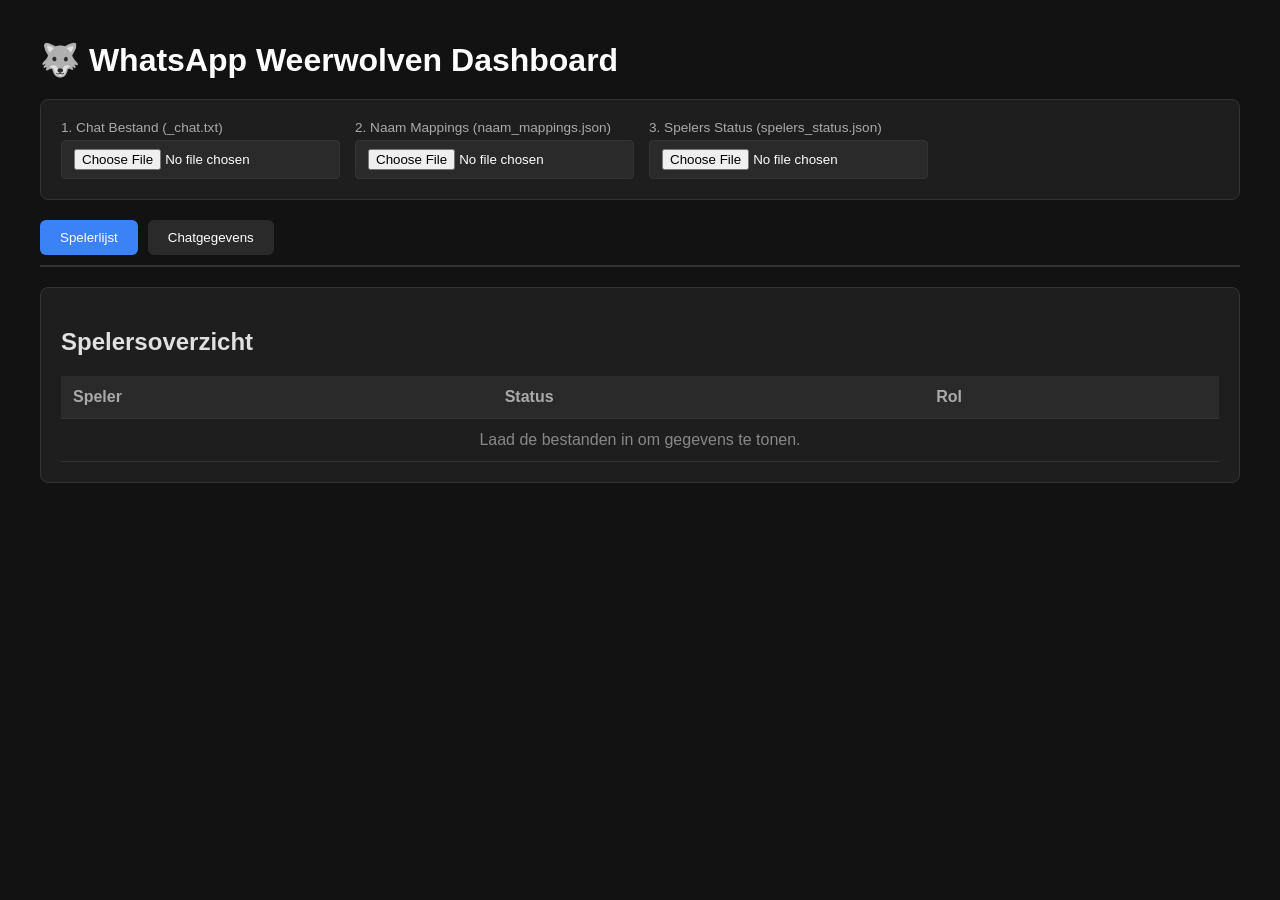
==== index.html @ 959464a2 "Refactor index.html for Weerwolven Dashboard Updated the title and styles for the Weerwolven Dashboa" ====
<!DOCTYPE html>
<html lang="nl">
<head>
    <meta charset="UTF-8">
    <meta name="viewport" content="width=device-width, initial-scale=1.0">
    <title>Weerwolven Dashboard</title>
    <style>
        :root {
            --bg-color: #121212;
            --card-bg: #1e1e1e;
            --border-color: #333;
            --text-color: #e0e0e0;
            --accent-color: #3b82f6;
            --accent-hover: #2563eb;
            --status-levend: #4ade80;
            --status-dood: #f87171;
            --stem-bg: #282318;
            --stem-border: #f59e0b;
        }

        body {
            font-family: -apple-system, BlinkMacSystemFont, "Segoe UI", Roboto, sans-serif;
            background-color: var(--bg-color);
            color: var(--text-color);
            margin: 0;
            padding: 20px;
        }

        .container {
            max-width: 1200px;
            margin: 0 auto;
        }

        h1 {
            margin-bottom: 20px;
            color: #ffffff;
        }

        .card {
            background: var(--card-bg);
            border-radius: 8px;
            padding: 20px;
            margin-bottom: 20px;
            border: 1px solid var(--border-color);
        }

        .file-inputs {
            display: flex;
            gap: 15px;
            flex-wrap: wrap;
            align-items: center;
        }

        .file-group {
            display: flex;
            flex-direction: column;
            gap: 5px;
        }

        label {
            font-size: 0.85em;
            color: #aaa;
        }

        input[type="file"], select {
            padding: 8px 12px;
            background: #2a2a2a;
            border: 1px solid var(--border-color);
            color: #fff;
            border-radius: 4px;
        }

        .tabs {
            display: flex;
            gap: 10px;
            margin-bottom: 20px;
            border-bottom: 2px solid var(--border-color);
            padding-bottom: 10px;
        }

        .tab {
            padding: 10px 20px;
            cursor: pointer;
            border-radius: 6px;
            background: #2a2a2a;
            border: none;
            color: #fff;
            font-weight: 500;
        }

        .tab.active {
            background: var(--accent-color);
        }

        .tab-content {
            display: none;
        }

        .tab-content.active {
            display: block;
        }

        table {
            width: 100%;
            border-collapse: collapse;
            margin-top: 10px;
        }

        th, td {
            text-align: left;
            padding: 12px;
            border-bottom: 1px solid var(--border-color);
        }

        th {
            background-color: #2a2a2a;
            color: #aaa;
        }

        .status-levend {
            color: var(--status-levend);
            font-weight: bold;
        }

        .status-dood {
            color: var(--status-dood);
            font-weight: bold;
        }

        .chat-box {
            max-height: 550px;
            overflow-y: auto;
            background: #181818;
            padding: 15px;
            border-radius: 6px;
            border: 1px solid var(--border-color);
        }

        .chat-msg {
            margin-bottom: 10px;
            padding: 10px;
            border-radius: 6px;
            background: #222;
        }

        .chat-msg .author {
            font-weight: bold;
            color: #60a5fa;
            margin-right: 8px;
        }

        .chat-msg .time {
            font-size: 0.8em;
            color: #888;
            float: right;
        }

        .chat-msg.is-stem {
            border-left: 4px solid var(--stem-border);
            background: var(--stem-bg);
        }

        .person-list {
            display: grid;
            grid-template-columns: repeat(auto-fill, minmax(180px, 1fr));
            gap: 10px;
            margin-top: 10px;
        }

        .person-item {
            background: #2a2a2a;
            padding: 8px 12px;
            border-radius: 4px;
            display: flex;
            align-items: center;
            gap: 8px;
            font-size: 0.9em;
        }

        .filters {
            display: flex;
            gap: 15px;
            margin-bottom: 15px;
        }
    </style>
</head>
<body>

<div class="container">
    <h1>🐺 WhatsApp Weerwolven Dashboard</h1>

    <div class="card">
        <div class="file-inputs">
            <div class="file-group">
                <label>1. Chat Bestand (_chat.txt)</label>
                <input type="file" id="chatFileInput" accept=".txt">
            </div>
            <div class="file-group">
                <label>2. Naam Mappings (naam_mappings.json)</label>
                <input type="file" id="mappingFileInput" accept=".json">
            </div>
            <div class="file-group">
                <label>3. Spelers Status (spelers_status.json)</label>
                <input type="file" id="statusFileInput" accept=".json">
            </div>
        </div>
    </div>

    <div class="tabs">
        <button class="tab active" onclick="switchTab('spelerlijst')">Spelerlijst</button>
        <button class="tab" onclick="switchTab('chat')">Chatgegevens</button>
    </div>

    <!-- TAB 1: SPELERLIJST -->
    <div id="spelerlijst" class="tab-content active">
        <div class="card">
            <h2>Spelersoverzicht</h2>
            <table>
                <thead>
                    <tr>
                        <th>Speler</th>
                        <th>Status</th>
                        <th>Rol</th>
                    </tr>
                </thead>
                <tbody id="spelerTabelBody">
                    <tr><td colspan="3" style="text-align: center; color: #888;">Laad de bestanden in om gegevens te tonen.</td></tr>
                </tbody>
            </table>
        </div>
    </div>

    <!-- TAB 2: CHATGEGEVENS -->
    <div id="chat" class="tab-content">
        <div class="card">
            <h2>Chat & Filter</h2>
            <div class="filters">
                <div>
                    <label>Datum:</label>
                    <select id="datumSelect" onchange="renderChatData()"></select>
                </div>
            </div>
            
            <label>Spelers in de chat:</label>
            <div id="personenLijst" class="person-list"></div>
        </div>

        <div class="card">
            <div class="chat-box" id="chatContainer">
                <div style="text-align: center; color: #888;">Geen chatberichten geladen.</div>
            </div>
        </div>
    </div>
</div>

<script>
    let naamMappings = {};
    let spelersStatusRaw = {};
    let spelersStatus = {};
    let rawChatText = "";
    let globalChatData = { berichten: [], personen: [], datums: [] };

    // File input event listeners
    document.getElementById('mappingFileInput').addEventListener('change', async (e) => {
        const file = e.target.files[0];
        if (file) {
            const text = await file.text();
            naamMappings = JSON.parse(text);
            updateAlles();
        }
    });

    document.getElementById('statusFileInput').addEventListener('change', async (e) => {
        const file = e.target.files[0];
        if (file) {
            const text = await file.text();
            spelersStatusRaw = JSON.parse(text);
            updateAlles();
        }
    });

    document.getElementById('chatFileInput').addEventListener('change', async (e) => {
        const file = e.target.files[0];
        if (file) {
            rawChatText = await file.text();
            updateAlles();
        }
    });

    // Herbereken en verwerk status keys via de mapping
    function verwerkSpelersStatus() {
        spelersStatus = {};
        for (const [ruweNaam, data] of Object.entries(spelersStatusRaw)) {
            // Vertaal de ruwe sleutel uit spelers_status.json naar de opgeschoonde naam via naam_mappings.json
            const schoneNaam = naamMappings[ruweNaam] || ruweNaam;
            spelersStatus[schoneNaam] = data;
        }
    }

    function updateAlles() {
        verwerkSpelersStatus();
        if (rawChatText) {
            verwerkChatInBrowser(rawChatText);
        } else {
            renderSpelersTabel();
        }
    }

    function verwerkChatInBrowser(rawText) {
        const regels = rawText.split('\n');
        const berichtPatroon = /^\[(\d{2}-\d{2}-\d{4}),\s(\d{2}:\d{2}:\d{2})\]\s([^:]+):\s/;

        let berichten = [], personenSet = new Set(), datumsSet = new Set(), huidigBericht = null;
        const negeer = ["toegevoegd", "gewijzigd", "gemaakt", "versleuteld", "beheerder"];

        regels.forEach(regel => {
            const schoon = regel.replace(/[\u200e\ufeff]/g, '');
            const match = schoon.match(berichtPatroon);

            if (match) {
                if (huidigBericht) berichten.push(huidigBericht);
                const datum = match[1], tijd = match[2];
                const ruweNaam = match[3].replace('~', '').trim();
                
                // Omzetten van ruwe WhatsApp-afzender naar schone weergavenaam
                const persoon = naamMappings[ruweNaam] || ruweNaam;

                if (negeer.some(s => schoon.includes(s))) { huidigBericht = null; return; }

                personenSet.add(persoon);
                datumsSet.add(datum);
                huidigBericht = { datum, tijd, persoon, tekst: schoon.substring(match[0].length).trim() };
            } else if (huidigBericht) {
                huidigBericht.tekst += "\n" + schoon.trim();
            }
        });
        if (huidigBericht) berichten.push(huidigBericht);

        const personen = Array.from(personenSet).sort();

        // Als een speler uit de chat niet in spelers_status staat, toevoegen met default status
        personen.forEach(p => {
            if (!spelersStatus[p]) {
                spelersStatus[p] = { status: "levend", rol: "Onbekend" };
            }
        });

        berichten.forEach(b => {
            const t = b.tekst.toLowerCase();
            b.is_stem = t.includes("ik stem") || t.includes("stem op") || personen.some(p => new RegExp('\\bstem ' + p.toLowerCase() + '\\b').test(t));
        });

        globalChatData = { berichten, personen, datums: Array.from(datumsSet) };
        
        const datumSelect = document.getElementById('datumSelect');
        datumSelect.innerHTML = '<option value="alle">Alle Dagen</option>';
        globalChatData.datums.forEach(d => datumSelect.innerHTML += `<option value="${d}">${d}</option>`);

        renderSpelersTabel();
        renderPersonenLijst();
        renderChatData();
    }

    function renderSpelersTabel() {
        const tbody = document.getElementById('spelerTabelBody');
        const keys = Object.keys(spelersStatus);

        if (keys.length === 0) {
            tbody.innerHTML = '<tr><td colspan="3" style="text-align: center; color: #888;">Geen spelers geladen.</td></tr>';
            return;
        }
        
        tbody.innerHTML = keys.map(p => {
            const st = spelersStatus[p] || {};
            const rawStatus = (st.status || 'levend').toLowerCase();
            const isLevend = rawStatus === "levend";
            const rolTekst = (st.rol && st.rol.trim() !== "") ? st.rol : "Onbekend";

            return `
            <tr>
                <td><b>${p}</b></td>
                <td class="${isLevend ? 'status-levend' : 'status-dood'}">${rawStatus.toUpperCase()}</td>
                <td>${rolTekst}</td>
            </tr>`;
        }).join('');
    }

    function renderPersonenLijst() {
        const container = document.getElementById('personenLijst');
        container.innerHTML = globalChatData.personen.map(p => `
            <div class="person-item">
                <input type="checkbox" checked value="${p}" id="chk_${p}" onchange="renderChatData()">
                <label for="chk_${p}">${p}</label>
            </div>
        `).join('');
    }

    function renderChatData() {
        const container = document.getElementById('chatContainer');
        const gekozenDatum = document.getElementById('datumSelect').value;
        
        const actievePersonen = Array.from(document.querySelectorAll('#personenLijst input:checked')).map(cb => cb.value);

        const gefilterdeBerichten = globalChatData.berichten.filter(b => {
            const datumMatch = (gekozenDatum === 'alle' || b.datum === gekozenDatum);
            const persoonMatch = actievePersonen.includes(b.persoon);
            return datumMatch && persoonMatch;
        });

        if (gefilterdeBerichten.length === 0) {
            container.innerHTML = '<div style="text-align: center; color: #888;">Geen berichten gevonden voor deze selectie.</div>';
            return;
        }

        container.innerHTML = gefilterdeBerichten.map(b => `
            <div class="chat-msg ${b.is_stem ? 'is-stem' : ''}">
                <span class="time">${b.datum} ${b.tijd}</span>
                <span class="author">${b.persoon}:</span>
                <span>${escapeHtml(b.tekst)}</span>
            </div>
        `).join('');
    }

    function switchTab(tabId) {
        document.querySelectorAll('.tab').forEach(t => t.classList.remove('active'));
        document.querySelectorAll('.tab-content').forEach(c => c.classList.remove('active'));
        
        event.target.classList.add('active');
        document.getElementById(tabId).classList.add('active');
    }

    function escapeHtml(text) {
        return text.replace(/&/g, "&amp;").replace(/</g, "&lt;").replace(/>/g, "&gt;").replace(/\n/g, "<br>");
    }
</script>

</body>
</html>
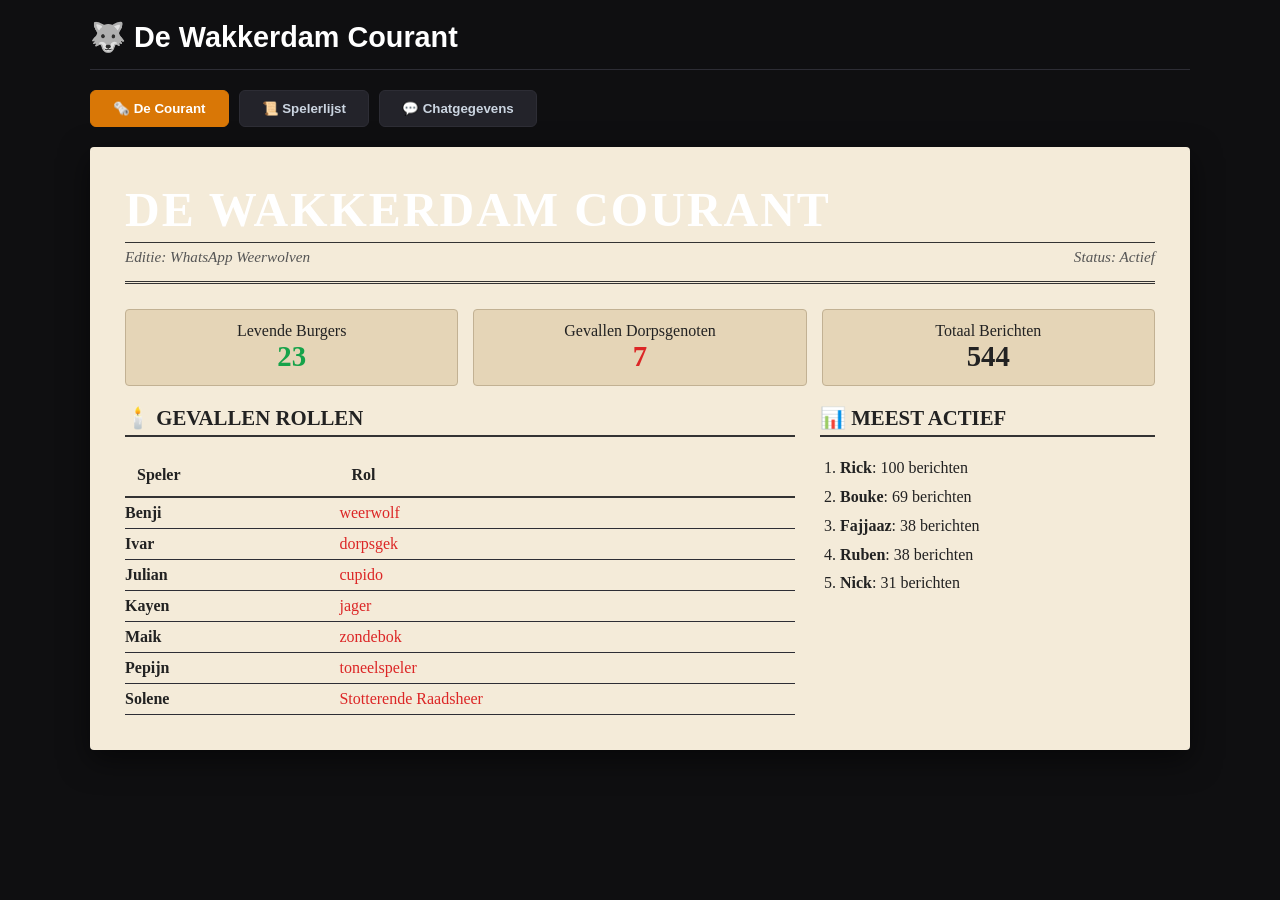
==== commit edeaaf18: "Update index.html" ====
--- a/index.html
+++ b/index.html
@@ -3,20 +3,23 @@
 <head>
     <meta charset="UTF-8">
     <meta name="viewport" content="width=device-width, initial-scale=1.0">
-    <title>Weerwolven Dashboard</title>
+    <title>Wakkerdam Courant & Dashboard</title>
     <style>
         :root {
-            --bg-color: #121212;
-            --card-bg: #1e1e1e;
-            --border-color: #333;
-            --text-color: #e0e0e0;
-            --accent-color: #3b82f6;
-            --accent-hover: #2563eb;
-            --status-levend: #4ade80;
-            --status-dood: #f87171;
-            --stem-bg: #282318;
+            --bg-color: #0f0f11;
+            --card-bg: #18181c;
+            --paper-bg: #f4ebd9;
+            --paper-text: #222222;
+            --border-color: #2d2d35;
+            --text-color: #e2e8f0;
+            --accent-color: #d97706;
+            --status-levend: #16a34a;
+            --status-dood: #dc2626;
+            --stem-bg: #2e2619;
             --stem-border: #f59e0b;
         }
+
+        * { box-sizing: border-box; }
 
         body {
             font-family: -apple-system, BlinkMacSystemFont, "Segoe UI", Roboto, sans-serif;
@@ -27,15 +30,137 @@
         }
 
         .container {
-            max-width: 1200px;
+            max-width: 1100px;
             margin: 0 auto;
         }
 
+        header {
+            display: flex;
+            justify-content: space-between;
+            align-items: center;
+            margin-bottom: 20px;
+            border-bottom: 1px solid var(--border-color);
+            padding-bottom: 15px;
+        }
+
         h1 {
+            margin: 0;
+            font-size: 1.8rem;
+            color: #ffffff;
+            display: flex;
+            align-items: center;
+            gap: 10px;
+        }
+
+        .tabs {
+            display: flex;
+            gap: 10px;
             margin-bottom: 20px;
+        }
+
+        .tab {
+            padding: 10px 22px;
+            cursor: pointer;
+            border-radius: 6px;
+            background: #23232a;
+            border: 1px solid var(--border-color);
+            color: #cbd5e1;
+            font-weight: 600;
+            transition: all 0.2s ease;
+        }
+
+        .tab:hover {
+            background: #2d2d37;
+        }
+
+        .tab.active {
+            background: var(--accent-color);
             color: #ffffff;
-        }
-
+            border-color: var(--accent-color);
+        }
+
+        .tab-content {
+            display: none;
+        }
+
+        .tab-content.active {
+            display: block;
+        }
+
+        /* COURANT KRANT DESIGN */
+        .courant-paper {
+            background-color: var(--paper-bg);
+            color: var(--paper-text);
+            padding: 35px;
+            border-radius: 4px;
+            box-shadow: 0 10px 30px rgba(0,0,0,0.5);
+            font-family: 'Georgia', serif;
+        }
+
+        .courant-header {
+            text-align: center;
+            border-bottom: 3px double #333;
+            padding-bottom: 15px;
+            margin-bottom: 25px;
+        }
+
+        .courant-title {
+            font-size: 3rem;
+            font-weight: 900;
+            text-transform: uppercase;
+            letter-spacing: 2px;
+            margin: 0;
+            font-family: 'Times New Roman', serif;
+        }
+
+        .courant-sub {
+            font-style: italic;
+            margin-top: 5px;
+            font-size: 0.95rem;
+            color: #555;
+            display: flex;
+            justify-content: space-between;
+            border-top: 1px solid #333;
+            padding-top: 5px;
+        }
+
+        .courant-grid {
+            display: grid;
+            grid-template-columns: 2fr 1fr;
+            gap: 25px;
+        }
+
+        .courant-section-title {
+            font-size: 1.3rem;
+            border-bottom: 2px solid #333;
+            padding-bottom: 5px;
+            margin-top: 0;
+            text-transform: uppercase;
+            font-weight: bold;
+        }
+
+        .stats-badge-container {
+            display: flex;
+            gap: 15px;
+            margin-bottom: 20px;
+        }
+
+        .stat-badge {
+            background: #e5d5b7;
+            padding: 12px;
+            border-radius: 4px;
+            flex: 1;
+            text-align: center;
+            border: 1px solid #c2b193;
+        }
+
+        .stat-badge .num {
+            font-size: 1.8rem;
+            font-weight: bold;
+            display: block;
+        }
+
+        /* DASHBOARD TABLES & CHAT */
         .card {
             background: var(--card-bg);
             border-radius: 8px;
@@ -44,66 +169,9 @@
             border: 1px solid var(--border-color);
         }
 
-        .file-inputs {
-            display: flex;
-            gap: 15px;
-            flex-wrap: wrap;
-            align-items: center;
-        }
-
-        .file-group {
-            display: flex;
-            flex-direction: column;
-            gap: 5px;
-        }
-
-        label {
-            font-size: 0.85em;
-            color: #aaa;
-        }
-
-        input[type="file"], select {
-            padding: 8px 12px;
-            background: #2a2a2a;
-            border: 1px solid var(--border-color);
-            color: #fff;
-            border-radius: 4px;
-        }
-
-        .tabs {
-            display: flex;
-            gap: 10px;
-            margin-bottom: 20px;
-            border-bottom: 2px solid var(--border-color);
-            padding-bottom: 10px;
-        }
-
-        .tab {
-            padding: 10px 20px;
-            cursor: pointer;
-            border-radius: 6px;
-            background: #2a2a2a;
-            border: none;
-            color: #fff;
-            font-weight: 500;
-        }
-
-        .tab.active {
-            background: var(--accent-color);
-        }
-
-        .tab-content {
-            display: none;
-        }
-
-        .tab-content.active {
-            display: block;
-        }
-
         table {
             width: 100%;
             border-collapse: collapse;
-            margin-top: 10px;
         }
 
         th, td {
@@ -113,24 +181,17 @@
         }
 
         th {
-            background-color: #2a2a2a;
-            color: #aaa;
-        }
-
-        .status-levend {
-            color: var(--status-levend);
-            font-weight: bold;
-        }
-
-        .status-dood {
-            color: var(--status-dood);
-            font-weight: bold;
-        }
+            background-color: #23232a;
+            color: #94a3b8;
+        }
+
+        .status-levend { color: var(--status-levend); font-weight: bold; }
+        .status-dood { color: var(--status-dood); font-weight: bold; }
 
         .chat-box {
             max-height: 550px;
             overflow-y: auto;
-            background: #181818;
+            background: #121214;
             padding: 15px;
             border-radius: 6px;
             border: 1px solid var(--border-color);
@@ -140,18 +201,18 @@
             margin-bottom: 10px;
             padding: 10px;
             border-radius: 6px;
-            background: #222;
+            background: #1c1c22;
         }
 
         .chat-msg .author {
             font-weight: bold;
-            color: #60a5fa;
+            color: #38bdf8;
             margin-right: 8px;
         }
 
         .chat-msg .time {
             font-size: 0.8em;
-            color: #888;
+            color: #64748b;
             float: right;
         }
 
@@ -168,7 +229,7 @@
         }
 
         .person-item {
-            background: #2a2a2a;
+            background: #23232a;
             padding: 8px 12px;
             border-radius: 4px;
             display: flex;
@@ -177,42 +238,82 @@
             font-size: 0.9em;
         }
 
-        .filters {
-            display: flex;
-            gap: 15px;
-            margin-bottom: 15px;
+        select {
+            padding: 8px 12px;
+            background: #23232a;
+            border: 1px solid var(--border-color);
+            color: #fff;
+            border-radius: 4px;
         }
     </style>
 </head>
 <body>
 
 <div class="container">
-    <h1>🐺 WhatsApp Weerwolven Dashboard</h1>
-
-    <div class="card">
-        <div class="file-inputs">
-            <div class="file-group">
-                <label>1. Chat Bestand (_chat.txt)</label>
-                <input type="file" id="chatFileInput" accept=".txt">
-            </div>
-            <div class="file-group">
-                <label>2. Naam Mappings (naam_mappings.json)</label>
-                <input type="file" id="mappingFileInput" accept=".json">
-            </div>
-            <div class="file-group">
-                <label>3. Spelers Status (spelers_status.json)</label>
-                <input type="file" id="statusFileInput" accept=".json">
+    <header>
+        <h1>🐺 De Wakkerdam Courant</h1>
+    </header>
+
+    <div class="tabs">
+        <button class="tab active" onclick="switchTab('courant')">🗞️ De Courant</button>
+        <button class="tab" onclick="switchTab('spelerlijst')">📜 Spelerlijst</button>
+        <button class="tab" onclick="switchTab('chat')">💬 Chatgegevens</button>
+    </div>
+
+    <!-- TAB 1: DE COURANT -->
+    <div id="courant" class="tab-content active">
+        <div class="courant-paper">
+            <div class="courant-header">
+                <h1 class="courant-title">De Wakkerdam Courant</h1>
+                <div class="courant-sub">
+                    <span>Editie: WhatsApp Weerwolven</span>
+                    <span>Status: Actief</span>
+                </div>
+            </div>
+
+            <div class="stats-badge-container">
+                <div class="stat-badge">
+                    <span>Levende Burgers</span>
+                    <span class="num" id="statLevend" style="color: var(--status-levend);">0</span>
+                </div>
+                <div class="stat-badge">
+                    <span>Gevallen Dorpsgenoten</span>
+                    <span class="num" id="statDood" style="color: var(--status-dood);">0</span>
+                </div>
+                <div class="stat-badge">
+                    <span>Totaal Berichten</span>
+                    <span class="num" id="statBerichten">0</span>
+                </div>
+            </div>
+
+            <div class="courant-grid">
+                <div>
+                    <h2 class="courant-section-title">🕯️ Gevallen Rollen</h2>
+                    <table style="color: #222; width: 100%;">
+                        <thead>
+                            <tr style="border-bottom: 2px solid #333;">
+                                <th style="background:none; color:#222;">Speler</th>
+                                <th style="background:none; color:#222;">Rol</th>
+                            </tr>
+                        </thead>
+                        <tbody id="courantDodenTabel">
+                            <tr><td colspan="2">Laden van gegevens...</td></tr>
+                        </tbody>
+                    </table>
+                </div>
+
+                <div>
+                    <h2 class="courant-section-title">📊 Meest Actief</h2>
+                    <ol id="courantActiefLijst" style="padding-left: 20px; line-height: 1.8;">
+                        <li>Gegevens laden...</li>
+                    </ol>
+                </div>
             </div>
         </div>
     </div>
 
-    <div class="tabs">
-        <button class="tab active" onclick="switchTab('spelerlijst')">Spelerlijst</button>
-        <button class="tab" onclick="switchTab('chat')">Chatgegevens</button>
-    </div>
-
-    <!-- TAB 1: SPELERLIJST -->
-    <div id="spelerlijst" class="tab-content active">
+    <!-- TAB 2: SPELERLIJST -->
+    <div id="spelerlijst" class="tab-content">
         <div class="card">
             <h2>Spelersoverzicht</h2>
             <table>
@@ -224,30 +325,28 @@
                     </tr>
                 </thead>
                 <tbody id="spelerTabelBody">
-                    <tr><td colspan="3" style="text-align: center; color: #888;">Laad de bestanden in om gegevens te tonen.</td></tr>
+                    <tr><td colspan="3" style="text-align: center; color: #888;">Gegevens laden...</td></tr>
                 </tbody>
             </table>
         </div>
     </div>
 
-    <!-- TAB 2: CHATGEGEVENS -->
+    <!-- TAB 3: CHATGEGEVENS -->
     <div id="chat" class="tab-content">
         <div class="card">
-            <h2>Chat & Filter</h2>
-            <div class="filters">
-                <div>
-                    <label>Datum:</label>
-                    <select id="datumSelect" onchange="renderChatData()"></select>
-                </div>
+            <h2>Chat & Filters</h2>
+            <div style="margin-bottom: 15px;">
+                <label>Filter op datum: </label>
+                <select id="datumSelect" onchange="renderChatData()"></select>
             </div>
             
-            <label>Spelers in de chat:</label>
+            <label>Spelers in het gesprek:</label>
             <div id="personenLijst" class="person-list"></div>
         </div>
 
         <div class="card">
             <div class="chat-box" id="chatContainer">
-                <div style="text-align: center; color: #888;">Geen chatberichten geladen.</div>
+                <div style="text-align: center; color: #888;">Laden van berichten...</div>
             </div>
         </div>
     </div>
@@ -257,52 +356,40 @@
     let naamMappings = {};
     let spelersStatusRaw = {};
     let spelersStatus = {};
-    let rawChatText = "";
     let globalChatData = { berichten: [], personen: [], datums: [] };
 
-    // File input event listeners
-    document.getElementById('mappingFileInput').addEventListener('change', async (e) => {
-        const file = e.target.files[0];
-        if (file) {
-            const text = await file.text();
-            naamMappings = JSON.parse(text);
-            updateAlles();
-        }
-    });
-
-    document.getElementById('statusFileInput').addEventListener('change', async (e) => {
-        const file = e.target.files[0];
-        if (file) {
-            const text = await file.text();
-            spelersStatusRaw = JSON.parse(text);
-            updateAlles();
-        }
-    });
-
-    document.getElementById('chatFileInput').addEventListener('change', async (e) => {
-        const file = e.target.files[0];
-        if (file) {
-            rawChatText = await file.text();
-            updateAlles();
-        }
-    });
-
-    // Herbereken en verwerk status keys via de mapping
+    // Automatisch bestanden ophalen uit dezelfde map bij het openen van de pagina
+    async function laadBestanden() {
+        try {
+            const [chatRes, mappingRes, statusRes] = await Promise.all([
+                fetch('_chat.txt'),
+                fetch('naam_mappings.json'),
+                fetch('spelers_status.json')
+            ]);
+
+            if (mappingRes.ok) naamMappings = await mappingRes.json();
+            if (statusRes.ok) spelersStatusRaw = await statusRes.json();
+            
+            verwerkSpelersStatus();
+
+            if (chatRes.ok) {
+                const chatText = await chatRes.text();
+                verwerkChatInBrowser(chatText);
+            } else {
+                renderSpelersTabel();
+                renderCourant();
+            }
+        } catch (e) {
+            console.error("Fout bij inladen van bestanden:", e);
+        }
+    }
+
     function verwerkSpelersStatus() {
         spelersStatus = {};
         for (const [ruweNaam, data] of Object.entries(spelersStatusRaw)) {
-            // Vertaal de ruwe sleutel uit spelers_status.json naar de opgeschoonde naam via naam_mappings.json
+            // Mapping direct toepassen op de naam
             const schoneNaam = naamMappings[ruweNaam] || ruweNaam;
             spelersStatus[schoneNaam] = data;
-        }
-    }
-
-    function updateAlles() {
-        verwerkSpelersStatus();
-        if (rawChatText) {
-            verwerkChatInBrowser(rawChatText);
-        } else {
-            renderSpelersTabel();
         }
     }
 
@@ -322,7 +409,6 @@
                 const datum = match[1], tijd = match[2];
                 const ruweNaam = match[3].replace('~', '').trim();
                 
-                // Omzetten van ruwe WhatsApp-afzender naar schone weergavenaam
                 const persoon = naamMappings[ruweNaam] || ruweNaam;
 
                 if (negeer.some(s => schoon.includes(s))) { huidigBericht = null; return; }
@@ -338,7 +424,6 @@
 
         const personen = Array.from(personenSet).sort();
 
-        // Als een speler uit de chat niet in spelers_status staat, toevoegen met default status
         personen.forEach(p => {
             if (!spelersStatus[p]) {
                 spelersStatus[p] = { status: "levend", rol: "Onbekend" };
@@ -359,6 +444,7 @@
         renderSpelersTabel();
         renderPersonenLijst();
         renderChatData();
+        renderCourant();
     }
 
     function renderSpelersTabel() {
@@ -366,7 +452,7 @@
         const keys = Object.keys(spelersStatus);
 
         if (keys.length === 0) {
-            tbody.innerHTML = '<tr><td colspan="3" style="text-align: center; color: #888;">Geen spelers geladen.</td></tr>';
+            tbody.innerHTML = '<tr><td colspan="3" style="text-align: center; color: #888;">Geen spelers gevonden.</td></tr>';
             return;
         }
         
@@ -385,6 +471,42 @@
         }).join('');
     }
 
+    function renderCourant() {
+        let levendCount = 0;
+        let doodCount = 0;
+        let dodenHTML = '';
+
+        Object.entries(spelersStatus).forEach(([speler, st]) => {
+            const isDood = (st.status || '').toLowerCase() === 'dood';
+            if (isDood) {
+                doodCount++;
+                dodenHTML += `<tr style="border-bottom: 1px solid #ddd;">
+                    <td style="padding: 6px 0;"><b>${speler}</b></td>
+                    <td style="padding: 6px 0; color: #dc2626;">${st.rol || 'Onbekend'}</td>
+                </tr>`;
+            } else {
+                levendCount++;
+            }
+        });
+
+        document.getElementById('statLevend').innerText = levendCount;
+        document.getElementById('statDood').innerText = doodCount;
+        document.getElementById('statBerichten').innerText = globalChatData.berichten.length;
+
+        document.getElementById('courantDodenTabel').innerHTML = dodenHTML || '<tr><td colspan="2">Nog geen doden bekend.</td></tr>';
+
+        // Bereken meest actieve spelers uit de chat
+        const telling = {};
+        globalChatData.berichten.forEach(b => {
+            telling[b.persoon] = (telling[b.persoon] || 0) + 1;
+        });
+
+        const gesorteerd = Object.entries(telling).sort((a, b) => b[1] - a[1]).slice(0, 5);
+        document.getElementById('courantActiefLijst').innerHTML = gesorteerd.map(([naam, aantal]) => 
+            `<li><b>${naam}</b>: ${aantal} berichten</li>`
+        ).join('') || '<li>Geen berichten verwerkt.</li>';
+    }
+
     function renderPersonenLijst() {
         const container = document.getElementById('personenLijst');
         container.innerHTML = globalChatData.personen.map(p => `
@@ -398,7 +520,6 @@
     function renderChatData() {
         const container = document.getElementById('chatContainer');
         const gekozenDatum = document.getElementById('datumSelect').value;
-        
         const actievePersonen = Array.from(document.querySelectorAll('#personenLijst input:checked')).map(cb => cb.value);
 
         const gefilterdeBerichten = globalChatData.berichten.filter(b => {
@@ -432,6 +553,9 @@
     function escapeHtml(text) {
         return text.replace(/&/g, "&amp;").replace(/</g, "&lt;").replace(/>/g, "&gt;").replace(/\n/g, "<br>");
     }
+
+    // Start direct met inladen van bestanden bij pagina-start
+    window.addEventListener('DOMContentLoaded', laadBestanden);
 </script>
 
 </body>
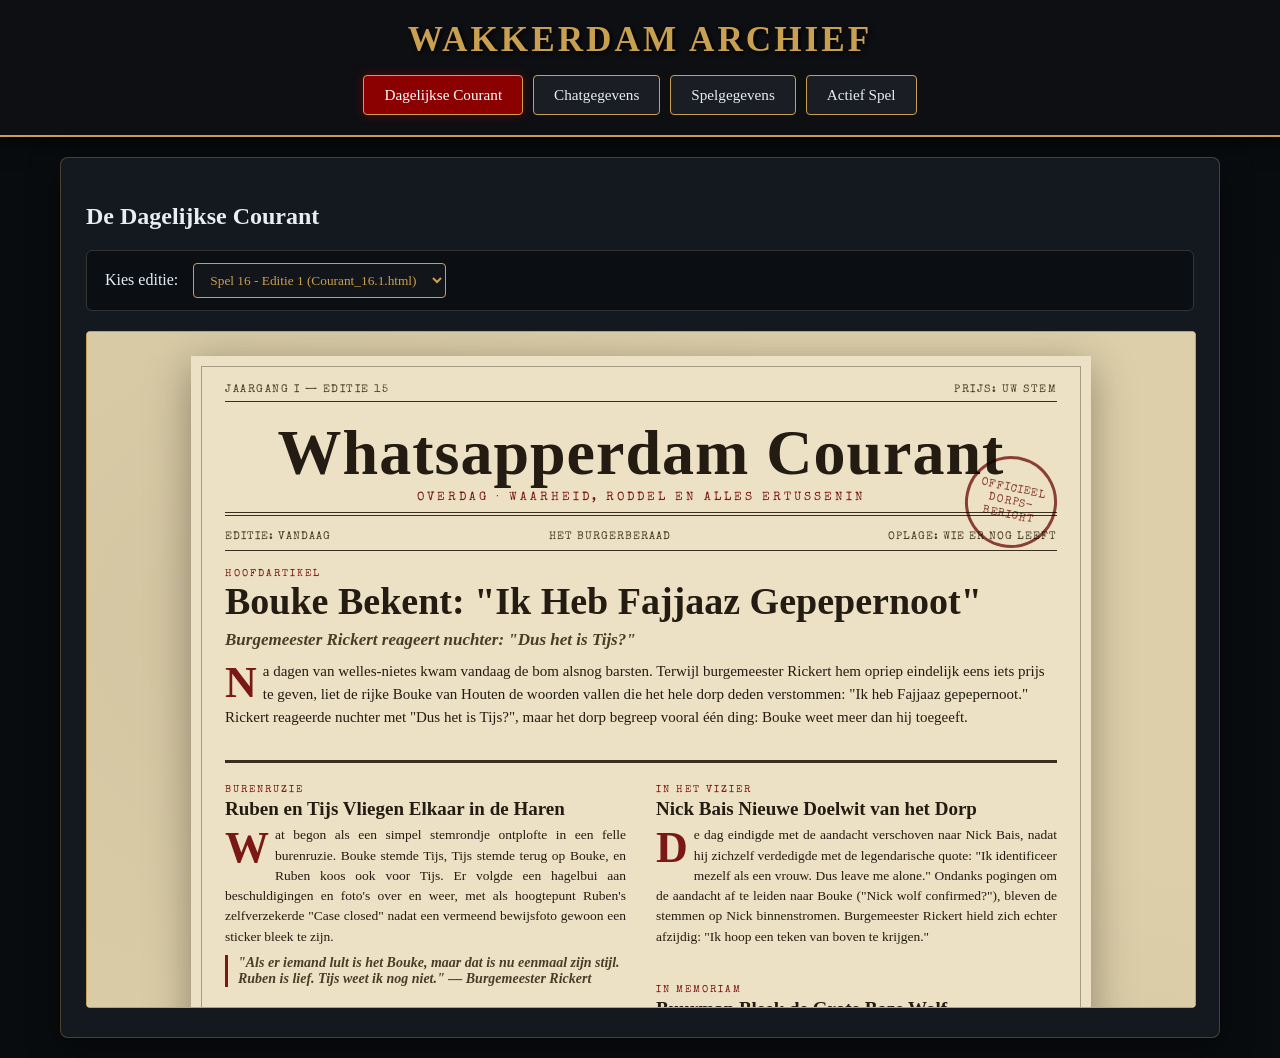
==== commit ce0857e2: "Update index.html" ====
--- a/index.html
+++ b/index.html
@@ -3,560 +3,510 @@
 <head>
     <meta charset="UTF-8">
     <meta name="viewport" content="width=device-width, initial-scale=1.0">
-    <title>Wakkerdam Courant & Dashboard</title>
+    <title>Wakkerdam - Het Dorp</title>
     <style>
         :root {
-            --bg-color: #0f0f11;
-            --card-bg: #18181c;
-            --paper-bg: #f4ebd9;
-            --paper-text: #222222;
-            --border-color: #2d2d35;
-            --text-color: #e2e8f0;
-            --accent-color: #d97706;
-            --status-levend: #16a34a;
-            --status-dood: #dc2626;
-            --stem-bg: #2e2619;
-            --stem-border: #f59e0b;
-        }
-
-        * { box-sizing: border-box; }
+            --bg-dark: #0a0c10;
+            --panel-bg: rgba(22, 27, 34, 0.9);
+            --border-gold: #c9a050;
+            --text-main: #e6edf3;
+            --text-muted: #8b949e;
+            --accent-red: #8b0000;
+            --status-levend: #4ade80;
+            --status-dood: #f87171;
+        }
 
         body {
-            font-family: -apple-system, BlinkMacSystemFont, "Segoe UI", Roboto, sans-serif;
-            background-color: var(--bg-color);
-            color: var(--text-color);
+            font-family: 'Georgia', 'Times New Roman', serif;
+            background: var(--bg-dark) url('https://images.unsplash.com/photo-1509114397022-ed747cca3f65?auto=format&fit=crop&w=1920&q=80') no-repeat center center fixed;
+            background-size: cover;
+            color: var(--text-main);
             margin: 0;
+            padding: 0;
+            min-height: 100vh;
+        }
+
+        .overlay {
+            background: rgba(10, 12, 16, 0.85);
+            min-height: 100vh;
+            display: flex;
+            flex-direction: column;
+        }
+
+        header {
+            background: rgba(15, 15, 20, 0.95);
+            border-bottom: 2px solid var(--border-gold);
             padding: 20px;
-        }
-
-        .container {
-            max-width: 1100px;
+            text-align: center;
+            box-shadow: 0 4px 20px rgba(0,0,0,0.8);
+        }
+
+        header h1 {
+            margin: 0;
+            font-size: 2.2rem;
+            letter-spacing: 3px;
+            color: var(--border-gold);
+            text-transform: uppercase;
+            text-shadow: 2px 2px 4px #000;
+        }
+
+        nav {
+            display: flex;
+            justify-content: center;
+            gap: 10px;
+            margin-top: 15px;
+            flex-wrap: wrap;
+        }
+
+        .tab-btn {
+            background: #1a1e24;
+            color: var(--text-main);
+            border: 1px solid var(--border-gold);
+            padding: 10px 20px;
+            font-family: inherit;
+            font-size: 0.95rem;
+            cursor: pointer;
+            transition: all 0.3s ease;
+            border-radius: 4px;
+        }
+
+        .tab-btn:hover, .tab-btn.active {
+            background: var(--accent-red);
+            color: #fff;
+            box-shadow: 0 0 10px rgba(139, 0, 0, 0.6);
+        }
+
+        main {
+            flex-grow: 1;
+            padding: 20px;
+            max-width: 1200px;
             margin: 0 auto;
-        }
-
-        header {
+            width: 100%;
+            box-sizing: border-box;
+        }
+
+        .tab-content {
+            display: none;
+            background: var(--panel-bg);
+            border: 1px solid rgba(201, 160, 80, 0.3);
+            border-radius: 8px;
+            padding: 25px;
+            box-shadow: 0 10px 30px rgba(0,0,0,0.5);
+        }
+
+        .tab-content.active {
+            display: block;
+        }
+
+        /* Courant Styles */
+        .courant-controls {
             display: flex;
-            justify-content: space-between;
+            gap: 15px;
             align-items: center;
             margin-bottom: 20px;
-            border-bottom: 1px solid var(--border-color);
-            padding-bottom: 15px;
-        }
-
-        h1 {
-            margin: 0;
-            font-size: 1.8rem;
-            color: #ffffff;
+            background: rgba(0,0,0,0.4);
+            padding: 12px 18px;
+            border-radius: 6px;
+            border: 1px solid #333;
+        }
+
+        select, input {
+            background: #12151a;
+            color: var(--border-gold);
+            border: 1px solid var(--border-gold);
+            padding: 8px 12px;
+            font-family: inherit;
+            border-radius: 4px;
+        }
+
+        .courant-frame {
+            width: 100%;
+            height: 75vh;
+            border: 1px solid var(--border-gold);
+            border-radius: 4px;
+            background: #fff;
+        }
+
+        /* Chat Dashboard Layout */
+        .chat-controls {
+            display: flex;
+            gap: 12px;
+            margin-bottom: 15px;
+            flex-wrap: wrap;
+            align-items: center;
+        }
+
+        .time-filter {
             display: flex;
             align-items: center;
-            gap: 10px;
-        }
-
-        .tabs {
+            gap: 6px;
+            font-size: 0.85rem;
+            color: var(--border-gold);
+        }
+
+        .grid {
+            display: grid;
+            grid-template-columns: 250px 250px 1fr;
+            gap: 20px;
+            height: 600px;
+        }
+
+        .panel {
+            background: #12151a;
+            border: 1px solid #333;
+            border-radius: 6px;
+            padding: 15px;
             display: flex;
-            gap: 10px;
-            margin-bottom: 20px;
-        }
-
-        .tab {
-            padding: 10px 22px;
-            cursor: pointer;
-            border-radius: 6px;
-            background: #23232a;
-            border: 1px solid var(--border-color);
-            color: #cbd5e1;
-            font-weight: 600;
-            transition: all 0.2s ease;
-        }
-
-        .tab:hover {
-            background: #2d2d37;
-        }
-
-        .tab.active {
-            background: var(--accent-color);
-            color: #ffffff;
-            border-color: var(--accent-color);
-        }
-
-        .tab-content {
-            display: none;
-        }
-
-        .tab-content.active {
-            display: block;
-        }
-
-        /* COURANT KRANT DESIGN */
-        .courant-paper {
-            background-color: var(--paper-bg);
-            color: var(--paper-text);
-            padding: 35px;
-            border-radius: 4px;
-            box-shadow: 0 10px 30px rgba(0,0,0,0.5);
-            font-family: 'Georgia', serif;
-        }
-
-        .courant-header {
-            text-align: center;
-            border-bottom: 3px double #333;
-            padding-bottom: 15px;
-            margin-bottom: 25px;
-        }
-
-        .courant-title {
-            font-size: 3rem;
-            font-weight: 900;
-            text-transform: uppercase;
-            letter-spacing: 2px;
-            margin: 0;
-            font-family: 'Times New Roman', serif;
-        }
-
-        .courant-sub {
-            font-style: italic;
-            margin-top: 5px;
-            font-size: 0.95rem;
-            color: #555;
-            display: flex;
-            justify-content: space-between;
-            border-top: 1px solid #333;
-            padding-top: 5px;
-        }
-
-        .courant-grid {
-            display: grid;
-            grid-template-columns: 2fr 1fr;
-            gap: 25px;
-        }
-
-        .courant-section-title {
-            font-size: 1.3rem;
-            border-bottom: 2px solid #333;
-            padding-bottom: 5px;
-            margin-top: 0;
-            text-transform: uppercase;
-            font-weight: bold;
-        }
-
-        .stats-badge-container {
-            display: flex;
-            gap: 15px;
-            margin-bottom: 20px;
-        }
-
-        .stat-badge {
-            background: #e5d5b7;
-            padding: 12px;
-            border-radius: 4px;
-            flex: 1;
-            text-align: center;
-            border: 1px solid #c2b193;
-        }
-
-        .stat-badge .num {
-            font-size: 1.8rem;
-            font-weight: bold;
-            display: block;
-        }
-
-        /* DASHBOARD TABLES & CHAT */
-        .card {
-            background: var(--card-bg);
-            border-radius: 8px;
-            padding: 20px;
-            margin-bottom: 20px;
-            border: 1px solid var(--border-color);
-        }
-
-        table {
+            flex-direction: column;
+        }
+
+        .scrollable {
+            overflow-y: auto;
+            flex-grow: 1;
+            margin-top: 10px;
+        }
+
+        .msg-item {
+            background: #1a1e24;
+            padding: 10px;
+            margin-bottom: 8px;
+            border-radius: 5px;
+            border-left: 3px solid var(--border-gold);
+            white-space: pre-wrap;
+            font-family: sans-serif;
+            font-size: 0.9rem;
+        }
+
+        .stem-tag { color: #ff5555; font-weight: bold; }
+
+        /* Status Tabel */
+        table.status-table {
             width: 100%;
             border-collapse: collapse;
-        }
-
-        th, td {
+            margin-top: 15px;
+        }
+
+        table.status-table th, table.status-table td {
+            padding: 10px 14px;
             text-align: left;
-            padding: 12px;
-            border-bottom: 1px solid var(--border-color);
-        }
-
-        th {
-            background-color: #23232a;
-            color: #94a3b8;
+            border-bottom: 1px solid #333;
+            font-family: sans-serif;
+            font-size: 0.9rem;
+        }
+
+        table.status-table th {
+            background: rgba(0,0,0,0.5);
+            color: var(--border-gold);
         }
 
         .status-levend { color: var(--status-levend); font-weight: bold; }
         .status-dood { color: var(--status-dood); font-weight: bold; }
-
-        .chat-box {
-            max-height: 550px;
-            overflow-y: auto;
-            background: #121214;
-            padding: 15px;
-            border-radius: 6px;
-            border: 1px solid var(--border-color);
-        }
-
-        .chat-msg {
-            margin-bottom: 10px;
-            padding: 10px;
-            border-radius: 6px;
-            background: #1c1c22;
-        }
-
-        .chat-msg .author {
-            font-weight: bold;
-            color: #38bdf8;
-            margin-right: 8px;
-        }
-
-        .chat-msg .time {
-            font-size: 0.8em;
-            color: #64748b;
-            float: right;
-        }
-
-        .chat-msg.is-stem {
-            border-left: 4px solid var(--stem-border);
-            background: var(--stem-bg);
-        }
-
-        .person-list {
-            display: grid;
-            grid-template-columns: repeat(auto-fill, minmax(180px, 1fr));
-            gap: 10px;
-            margin-top: 10px;
-        }
-
-        .person-item {
-            background: #23232a;
-            padding: 8px 12px;
-            border-radius: 4px;
-            display: flex;
-            align-items: center;
-            gap: 8px;
-            font-size: 0.9em;
-        }
-
-        select {
-            padding: 8px 12px;
-            background: #23232a;
-            border: 1px solid var(--border-color);
-            color: #fff;
-            border-radius: 4px;
-        }
     </style>
 </head>
 <body>
-
-<div class="container">
-    <header>
-        <h1>🐺 De Wakkerdam Courant</h1>
-    </header>
-
-    <div class="tabs">
-        <button class="tab active" onclick="switchTab('courant')">🗞️ De Courant</button>
-        <button class="tab" onclick="switchTab('spelerlijst')">📜 Spelerlijst</button>
-        <button class="tab" onclick="switchTab('chat')">💬 Chatgegevens</button>
+    <div class="overlay">
+        <header>
+            <h1>Wakkerdam Archief</h1>
+            <nav>
+                <button class="tab-btn active" onclick="openTab('courant')">Dagelijkse Courant</button>
+                <button class="tab-btn" onclick="openTab('chat')">Chatgegevens</button>
+                <button class="tab-btn" onclick="openTab('spel')">Spelgegevens</button>
+                <button class="tab-btn" onclick="openTab('actief')">Actief Spel</button>
+            </nav>
+        </header>
+
+        <main>
+            <!-- TAB 1: DAGELIJKSE COURANT -->
+            <section id="courant" class="tab-content active">
+                <h2>De Dagelijkse Courant</h2>
+                <div class="courant-controls">
+                    <label for="courantSelect">Kies editie:</label>
+                    <select id="courantSelect" onchange="laadCourant(this.value)">
+                        <option>Scannen...</option>
+                    </select>
+                </div>
+                <iframe id="courantViewer" class="courant-frame" src=""></iframe>
+            </section>
+
+            <!-- TAB 2: CHATGEGEVENS -->
+            <section id="chat" class="tab-content">
+                <h2>Chatanalyse</h2>
+                <div class="chat-controls">
+                    <select id="modusSelect" onchange="renderChatData()">
+                        <option value="stemmen">Alle Stemmen</option>
+                        <option value="berichten">Alle Berichten</option>
+                    </select>
+                    <input type="text" id="zoekBalk" placeholder="Zoek in berichten..." oninput="renderChatData()">
+                    <select id="datumSelect" onchange="renderChatData()">
+                        <option value="alle">Alle Dagen</option>
+                    </select>
+
+                    <div class="time-filter">
+                        <label>Van:</label>
+                        <input type="time" id="tijdVan" value="00:00" onchange="renderChatData()">
+                        <label>Tot:</label>
+                        <input type="time" id="tijdTot" value="23:59" onchange="renderChatData()">
+                    </div>
+
+                    <span id="chatStatus" style="margin-left: auto; color: #8b949e;">Laden...</span>
+                </div>
+
+                <div class="grid">
+                    <div class="panel">
+                        <h3>Personen (<span id="ledenAantal">0</span>)</h3>
+                        <div class="scrollable" id="personenLijst"></div>
+                    </div>
+                    <div class="panel">
+                        <h3>Aantal Berichten</h3>
+                        <div class="scrollable" id="aantalBerichtenLijst"></div>
+                    </div>
+                    <div class="panel">
+                        <h3 id="resultaatTitel">RESULTATEN</h3>
+                        <div class="scrollable" id="resultatenLijst"></div>
+                    </div>
+                </div>
+            </section>
+
+            <!-- TAB 3: SPELGEGEVENS -->
+            <section id="spel" class="tab-content">
+                <h2>Spelgegevens</h2>
+                <p style="color: var(--text-muted);">Overzicht van winstpercentages en rollenverdeling.</p>
+            </section>
+
+            <!-- TAB 4: ACTIEF SPEL -->
+            <section id="actief" class="tab-content">
+                <h2>Actief Spel</h2>
+                <p style="color: var(--text-muted);">Live status van de spelers in de huidige ronde.</p>
+                <table class="status-table">
+                    <thead>
+                        <tr>
+                            <th>Speler</th>
+                            <th>Status</th>
+                            <th>Rol</th>
+                        </tr>
+                    </thead>
+                    <tbody id="actiefSpelTabel">
+                        <tr><td colspan="3" style="color: var(--text-muted);">Laden...</td></tr>
+                    </tbody>
+                </table>
+            </section>
+        </main>
     </div>
 
-    <!-- TAB 1: DE COURANT -->
-    <div id="courant" class="tab-content active">
-        <div class="courant-paper">
-            <div class="courant-header">
-                <h1 class="courant-title">De Wakkerdam Courant</h1>
-                <div class="courant-sub">
-                    <span>Editie: WhatsApp Weerwolven</span>
-                    <span>Status: Actief</span>
-                </div>
-            </div>
-
-            <div class="stats-badge-container">
-                <div class="stat-badge">
-                    <span>Levende Burgers</span>
-                    <span class="num" id="statLevend" style="color: var(--status-levend);">0</span>
-                </div>
-                <div class="stat-badge">
-                    <span>Gevallen Dorpsgenoten</span>
-                    <span class="num" id="statDood" style="color: var(--status-dood);">0</span>
-                </div>
-                <div class="stat-badge">
-                    <span>Totaal Berichten</span>
-                    <span class="num" id="statBerichten">0</span>
-                </div>
-            </div>
-
-            <div class="courant-grid">
-                <div>
-                    <h2 class="courant-section-title">🕯️ Gevallen Rollen</h2>
-                    <table style="color: #222; width: 100%;">
-                        <thead>
-                            <tr style="border-bottom: 2px solid #333;">
-                                <th style="background:none; color:#222;">Speler</th>
-                                <th style="background:none; color:#222;">Rol</th>
-                            </tr>
-                        </thead>
-                        <tbody id="courantDodenTabel">
-                            <tr><td colspan="2">Laden van gegevens...</td></tr>
-                        </tbody>
-                    </table>
-                </div>
-
-                <div>
-                    <h2 class="courant-section-title">📊 Meest Actief</h2>
-                    <ol id="courantActiefLijst" style="padding-left: 20px; line-height: 1.8;">
-                        <li>Gegevens laden...</li>
-                    </ol>
-                </div>
-            </div>
-        </div>
-    </div>
-
-    <!-- TAB 2: SPELERLIJST -->
-    <div id="spelerlijst" class="tab-content">
-        <div class="card">
-            <h2>Spelersoverzicht</h2>
-            <table>
-                <thead>
-                    <tr>
-                        <th>Speler</th>
-                        <th>Status</th>
-                        <th>Rol</th>
-                    </tr>
-                </thead>
-                <tbody id="spelerTabelBody">
-                    <tr><td colspan="3" style="text-align: center; color: #888;">Gegevens laden...</td></tr>
-                </tbody>
-            </table>
-        </div>
-    </div>
-
-    <!-- TAB 3: CHATGEGEVENS -->
-    <div id="chat" class="tab-content">
-        <div class="card">
-            <h2>Chat & Filters</h2>
-            <div style="margin-bottom: 15px;">
-                <label>Filter op datum: </label>
-                <select id="datumSelect" onchange="renderChatData()"></select>
-            </div>
-            
-            <label>Spelers in het gesprek:</label>
-            <div id="personenLijst" class="person-list"></div>
-        </div>
-
-        <div class="card">
-            <div class="chat-box" id="chatContainer">
-                <div style="text-align: center; color: #888;">Laden van berichten...</div>
-            </div>
-        </div>
-    </div>
-</div>
-
-<script>
-    let naamMappings = {};
-    let spelersStatusRaw = {};
-    let spelersStatus = {};
-    let globalChatData = { berichten: [], personen: [], datums: [] };
-
-    // Automatisch bestanden ophalen uit dezelfde map bij het openen van de pagina
-    async function laadBestanden() {
-        try {
-            const [chatRes, mappingRes, statusRes] = await Promise.all([
-                fetch('_chat.txt'),
-                fetch('naam_mappings.json'),
-                fetch('spelers_status.json')
-            ]);
-
-            if (mappingRes.ok) naamMappings = await mappingRes.json();
-            if (statusRes.ok) spelersStatusRaw = await statusRes.json();
-            
-            verwerkSpelersStatus();
-
-            if (chatRes.ok) {
+    <script>
+        // --- GLOBALE DATA ---
+        let naamMappings = {};
+        let spelersStatus = {};
+        let globalChatData = { berichten: [], personen: [], datums: [] };
+
+        // --- TAB ROUTING ---
+        function openTab(tabId) {
+            document.querySelectorAll('.tab-content').forEach(tab => tab.classList.remove('active'));
+            document.querySelectorAll('.tab-btn').forEach(btn => btn.classList.remove('active'));
+
+            document.getElementById(tabId).classList.add('active');
+            event.currentTarget.classList.add('active');
+        }
+
+        // --- COURANT AUTOMATISCHE SCANNER ---
+        async function initCourantDirectory() {
+            const select = document.getElementById('courantSelect');
+            select.innerHTML = '<option>Scannen naar couranten...</option>';
+
+            const gevondenCouranten = [];
+            const maxSpellen = 25;
+            const maxEdities = 10;
+            const scanBeloftes = [];
+
+            for (let spel = 1; spel <= maxSpellen; spel++) {
+                for (let editie = 1; editie <= maxEdities; editie++) {
+                    const fileName = `Courant_${spel}.${editie}.html`;
+                    const filePath = `couranten/${fileName}`;
+
+                    const check = fetch(filePath)
+                        .then(response => {
+                            if (response.ok) {
+                                gevondenCouranten.push({ spel, editie, file: fileName });
+                            }
+                        })
+                        .catch(() => {});
+
+                    scanBeloftes.push(check);
+                }
+            }
+
+            await Promise.all(scanBeloftes);
+            select.innerHTML = '';
+
+            if (gevondenCouranten.length === 0) {
+                select.innerHTML = '<option>Geen couranten gevonden in /couranten/</option>';
+                return;
+            }
+
+            gevondenCouranten.sort((a, b) => (b.spel - a.spel) || (b.editie - a.editie));
+
+            gevondenCouranten.forEach(item => {
+                const opt = document.createElement('option');
+                opt.value = item.file;
+                opt.innerText = `Spel ${item.spel} - Editie ${item.editie} (${item.file})`;
+                select.appendChild(opt);
+            });
+
+            laadCourant(gevondenCouranten[0].file);
+        }
+
+        function laadCourant(fileName) {
+            if (fileName) {
+                document.getElementById('courantViewer').src = `couranten/${fileName}`;
+            }
+        }
+
+        // --- CHAT & DATA ANALYSER ---
+        async function initChat() {
+            try {
+                const [chatRes, mappingRes, statusRes] = await Promise.all([
+                    fetch('_chat.txt'),
+                    fetch('naam_mappings.json'),
+                    fetch('spelers_status.json')
+                ]);
+
+                if (mappingRes.ok) naamMappings = await mappingRes.json();
+                if (statusRes.ok) spelersStatus = await statusRes.json();
+
+                renderActiefSpel();
+
+                if (!chatRes.ok) throw new Error("_chat.txt niet gevonden");
                 const chatText = await chatRes.text();
                 verwerkChatInBrowser(chatText);
-            } else {
-                renderSpelersTabel();
-                renderCourant();
+                document.getElementById('chatStatus').innerText = "Actief: _chat.txt";
+            } catch (err) {
+                document.getElementById('chatStatus').innerText = err.message;
+                document.getElementById('chatStatus').style.color = "red";
+                renderActiefSpel();
             }
-        } catch (e) {
-            console.error("Fout bij inladen van bestanden:", e);
-        }
-    }
-
-    function verwerkSpelersStatus() {
-        spelersStatus = {};
-        for (const [ruweNaam, data] of Object.entries(spelersStatusRaw)) {
-            // Mapping direct toepassen op de naam
-            const schoneNaam = naamMappings[ruweNaam] || ruweNaam;
-            spelersStatus[schoneNaam] = data;
-        }
-    }
-
-    function verwerkChatInBrowser(rawText) {
-        const regels = rawText.split('\n');
-        const berichtPatroon = /^\[(\d{2}-\d{2}-\d{4}),\s(\d{2}:\d{2}:\d{2})\]\s([^:]+):\s/;
-
-        let berichten = [], personenSet = new Set(), datumsSet = new Set(), huidigBericht = null;
-        const negeer = ["toegevoegd", "gewijzigd", "gemaakt", "versleuteld", "beheerder"];
-
-        regels.forEach(regel => {
-            const schoon = regel.replace(/[\u200e\ufeff]/g, '');
-            const match = schoon.match(berichtPatroon);
-
-            if (match) {
-                if (huidigBericht) berichten.push(huidigBericht);
-                const datum = match[1], tijd = match[2];
-                const ruweNaam = match[3].replace('~', '').trim();
+        }
+
+        function verwerkChatInBrowser(rawText) {
+            const regels = rawText.split('\n');
+            const berichtPatroon = /^\[(\d{2}-\d{2}-\d{4}),\s(\d{2}:\d{2}:\d{2})\]\s([^:]+):\s/;
+
+            let berichten = [], personenSet = new Set(), datumsSet = new Set(), huidigBericht = null;
+            const negeer = ["toegevoegd", "gewijzigd", "gemaakt", "versleuteld", "beheerder"];
+
+            regels.forEach(regel => {
+                const schoon = regel.replace(/[\u200e\ufeff]/g, '');
+                const match = schoon.match(berichtPatroon);
+
+                if (match) {
+                    if (huidigBericht) berichten.push(huidigBericht);
+                    const datum = match[1], tijd = match[2];
+                    const ruweNaam = match[3].replace('~', '').trim();
+                    const persoon = naamMappings[ruweNaam] || ruweNaam;
+
+                    if (negeer.some(s => schoon.includes(s))) { huidigBericht = null; return; }
+                    const tekst = schoon.substring(match[0].length).trim();
+
+                    personenSet.add(persoon); datumsSet.add(datum);
+                    huidigBericht = { datum, tijd, persoon, tekst };
+                } else if (huidigBericht) {
+                    huidigBericht.tekst += "\n" + schoon.trim();
+                }
+            });
+            if (huidigBericht) berichten.push(huidigBericht);
+
+            const personen = Array.from(personenSet).sort();
+            berichten.forEach(b => {
+                const t = b.tekst.toLowerCase();
+                b.is_stem = t.includes("ik stem") || t.includes("stem op") || personen.some(p => new RegExp('\\bstem ' + p.toLowerCase() + '\\b').test(t));
+            });
+
+            globalChatData = { berichten, personen, datums: Array.from(datumsSet) };
+            
+            const datumSelect = document.getElementById('datumSelect');
+            datumSelect.innerHTML = '<option value="alle">Alle Dagen</option>';
+            globalChatData.datums.forEach(d => datumSelect.innerHTML += `<option value="${d}">${d}</option>`);
+
+            const personenContainer = document.getElementById('personenLijst');
+            document.getElementById('ledenAantal').innerText = globalChatData.personen.length;
+            personenContainer.innerHTML = globalChatData.personen.map(p => `
+                <label style="display:block; margin-bottom: 5px; font-family: sans-serif; font-size: 0.85rem;">
+                    <input type="checkbox" value="${p}" checked onchange="renderChatData()" class="persoon-check"> ${p}
+                </label>
+            `).join('');
+
+            renderChatData();
+        }
+
+        function renderChatData() {
+            const modus = document.getElementById('modusSelect').value;
+            const zoekterm = document.getElementById('zoekBalk').value.toLowerCase();
+            const gekozenDatum = document.getElementById('datumSelect').value;
+            const tijdVan = document.getElementById('tijdVan').value || "00:00";
+            const tijdTot = document.getElementById('tijdTot').value || "23:59";
+
+            const gecheckt = Array.from(document.querySelectorAll('.persoon-check:checked')).map(c => c.value);
+
+            const gefilterd = globalChatData.berichten.filter(b => {
+                const persoonMatch = gecheckt.includes(b.persoon);
+                const datumMatch = (gekozenDatum === 'alle' || b.datum === gekozenDatum);
+                const zoekMatch = (!zoekterm || b.tekst.toLowerCase().includes(zoekterm));
                 
-                const persoon = naamMappings[ruweNaam] || ruweNaam;
-
-                if (negeer.some(s => schoon.includes(s))) { huidigBericht = null; return; }
-
-                personenSet.add(persoon);
-                datumsSet.add(datum);
-                huidigBericht = { datum, tijd, persoon, tekst: schoon.substring(match[0].length).trim() };
-            } else if (huidigBericht) {
-                huidigBericht.tekst += "\n" + schoon.trim();
+                const berichtTijd = b.tijd.substring(0, 5);
+                const tijdMatch = (berichtTijd >= tijdVan && berichtTijd <= tijdTot);
+
+                return persoonMatch && datumMatch && zoekMatch && tijdMatch;
+            });
+
+            // Aantallen
+            const aantallen = {};
+            gefilterd.forEach(b => aantallen[b.persoon] = (aantallen[b.persoon] || 0) + 1);
+            document.getElementById('aantalBerichtenLijst').innerHTML = Object.entries(aantallen)
+                .sort((a,b) => b[1] - a[1])
+                .map(([p, count]) => `<div style="font-family: sans-serif; font-size: 0.85rem; margin-bottom: 4px;">• ${p}: <b>${count}</b></div>`).join('') || '(Geen data)';
+
+            // Berichten
+            const resContainer = document.getElementById('resultatenLijst');
+            const teTonen = modus === 'stemmen' ? gefilterd.filter(b => b.is_stem) : gefilterd;
+            
+            resContainer.innerHTML = teTonen.map(b => `
+                <div class="msg-item">
+                    <small>[${b.datum} ${b.tijd.substring(0,5)}]</small> <b>${b.persoon}</b> ${b.is_stem ? '<span class="stem-tag">[STEM]</span>' : ''}:<br>${escapeHtml(b.tekst)}
+                </div>
+            `).join('') || '(Geen resultaten)';
+        }
+
+        function renderActiefSpel() {
+            const tbody = document.getElementById('actiefSpelTabel');
+            const keys = Object.keys(spelersStatus);
+
+            if (keys.length === 0) {
+                tbody.innerHTML = '<tr><td colspan="3" style="color: var(--text-muted);">Geen spelerstatus geladen.</td></tr>';
+                return;
             }
-        });
-        if (huidigBericht) berichten.push(huidigBericht);
-
-        const personen = Array.from(personenSet).sort();
-
-        personen.forEach(p => {
-            if (!spelersStatus[p]) {
-                spelersStatus[p] = { status: "levend", rol: "Onbekend" };
-            }
-        });
-
-        berichten.forEach(b => {
-            const t = b.tekst.toLowerCase();
-            b.is_stem = t.includes("ik stem") || t.includes("stem op") || personen.some(p => new RegExp('\\bstem ' + p.toLowerCase() + '\\b').test(t));
-        });
-
-        globalChatData = { berichten, personen, datums: Array.from(datumsSet) };
-        
-        const datumSelect = document.getElementById('datumSelect');
-        datumSelect.innerHTML = '<option value="alle">Alle Dagen</option>';
-        globalChatData.datums.forEach(d => datumSelect.innerHTML += `<option value="${d}">${d}</option>`);
-
-        renderSpelersTabel();
-        renderPersonenLijst();
-        renderChatData();
-        renderCourant();
-    }
-
-    function renderSpelersTabel() {
-        const tbody = document.getElementById('spelerTabelBody');
-        const keys = Object.keys(spelersStatus);
-
-        if (keys.length === 0) {
-            tbody.innerHTML = '<tr><td colspan="3" style="text-align: center; color: #888;">Geen spelers gevonden.</td></tr>';
-            return;
-        }
-        
-        tbody.innerHTML = keys.map(p => {
-            const st = spelersStatus[p] || {};
-            const rawStatus = (st.status || 'levend').toLowerCase();
-            const isLevend = rawStatus === "levend";
-            const rolTekst = (st.rol && st.rol.trim() !== "") ? st.rol : "Onbekend";
-
-            return `
-            <tr>
-                <td><b>${p}</b></td>
-                <td class="${isLevend ? 'status-levend' : 'status-dood'}">${rawStatus.toUpperCase()}</td>
-                <td>${rolTekst}</td>
-            </tr>`;
-        }).join('');
-    }
-
-    function renderCourant() {
-        let levendCount = 0;
-        let doodCount = 0;
-        let dodenHTML = '';
-
-        Object.entries(spelersStatus).forEach(([speler, st]) => {
-            const isDood = (st.status || '').toLowerCase() === 'dood';
-            if (isDood) {
-                doodCount++;
-                dodenHTML += `<tr style="border-bottom: 1px solid #ddd;">
-                    <td style="padding: 6px 0;"><b>${speler}</b></td>
-                    <td style="padding: 6px 0; color: #dc2626;">${st.rol || 'Onbekend'}</td>
+
+            tbody.innerHTML = keys.map(k => {
+                const st = spelersStatus[k] || {};
+                const weergaveNaam = naamMappings[k] || k;
+                const rawStatus = (st.status || 'levend').toLowerCase();
+                const isLevend = rawStatus === "levend";
+                const rolTekst = (st.rol && st.rol.trim() !== "") ? st.rol : "Onbekend";
+
+                return `
+                <tr>
+                    <td><b>${weergaveNaam}</b></td>
+                    <td class="${isLevend ? 'status-levend' : 'status-dood'}">${rawStatus.toUpperCase()}</td>
+                    <td>${rolTekst}</td>
                 </tr>`;
-            } else {
-                levendCount++;
-            }
-        });
-
-        document.getElementById('statLevend').innerText = levendCount;
-        document.getElementById('statDood').innerText = doodCount;
-        document.getElementById('statBerichten').innerText = globalChatData.berichten.length;
-
-        document.getElementById('courantDodenTabel').innerHTML = dodenHTML || '<tr><td colspan="2">Nog geen doden bekend.</td></tr>';
-
-        // Bereken meest actieve spelers uit de chat
-        const telling = {};
-        globalChatData.berichten.forEach(b => {
-            telling[b.persoon] = (telling[b.persoon] || 0) + 1;
-        });
-
-        const gesorteerd = Object.entries(telling).sort((a, b) => b[1] - a[1]).slice(0, 5);
-        document.getElementById('courantActiefLijst').innerHTML = gesorteerd.map(([naam, aantal]) => 
-            `<li><b>${naam}</b>: ${aantal} berichten</li>`
-        ).join('') || '<li>Geen berichten verwerkt.</li>';
-    }
-
-    function renderPersonenLijst() {
-        const container = document.getElementById('personenLijst');
-        container.innerHTML = globalChatData.personen.map(p => `
-            <div class="person-item">
-                <input type="checkbox" checked value="${p}" id="chk_${p}" onchange="renderChatData()">
-                <label for="chk_${p}">${p}</label>
-            </div>
-        `).join('');
-    }
-
-    function renderChatData() {
-        const container = document.getElementById('chatContainer');
-        const gekozenDatum = document.getElementById('datumSelect').value;
-        const actievePersonen = Array.from(document.querySelectorAll('#personenLijst input:checked')).map(cb => cb.value);
-
-        const gefilterdeBerichten = globalChatData.berichten.filter(b => {
-            const datumMatch = (gekozenDatum === 'alle' || b.datum === gekozenDatum);
-            const persoonMatch = actievePersonen.includes(b.persoon);
-            return datumMatch && persoonMatch;
-        });
-
-        if (gefilterdeBerichten.length === 0) {
-            container.innerHTML = '<div style="text-align: center; color: #888;">Geen berichten gevonden voor deze selectie.</div>';
-            return;
-        }
-
-        container.innerHTML = gefilterdeBerichten.map(b => `
-            <div class="chat-msg ${b.is_stem ? 'is-stem' : ''}">
-                <span class="time">${b.datum} ${b.tijd}</span>
-                <span class="author">${b.persoon}:</span>
-                <span>${escapeHtml(b.tekst)}</span>
-            </div>
-        `).join('');
-    }
-
-    function switchTab(tabId) {
-        document.querySelectorAll('.tab').forEach(t => t.classList.remove('active'));
-        document.querySelectorAll('.tab-content').forEach(c => c.classList.remove('active'));
-        
-        event.target.classList.add('active');
-        document.getElementById(tabId).classList.add('active');
-    }
-
-    function escapeHtml(text) {
-        return text.replace(/&/g, "&amp;").replace(/</g, "&lt;").replace(/>/g, "&gt;").replace(/\n/g, "<br>");
-    }
-
-    // Start direct met inladen van bestanden bij pagina-start
-    window.addEventListener('DOMContentLoaded', laadBestanden);
-</script>
-
+            }).join('');
+        }
+
+        function escapeHtml(text) {
+            return text.replace(/&/g, "&amp;").replace(/</g, "&lt;").replace(/>/g, "&gt;");
+        }
+
+        // Starten bij pagina-load
+        initCourantDirectory();
+        initChat();
+    </script>
 </body>
 </html>
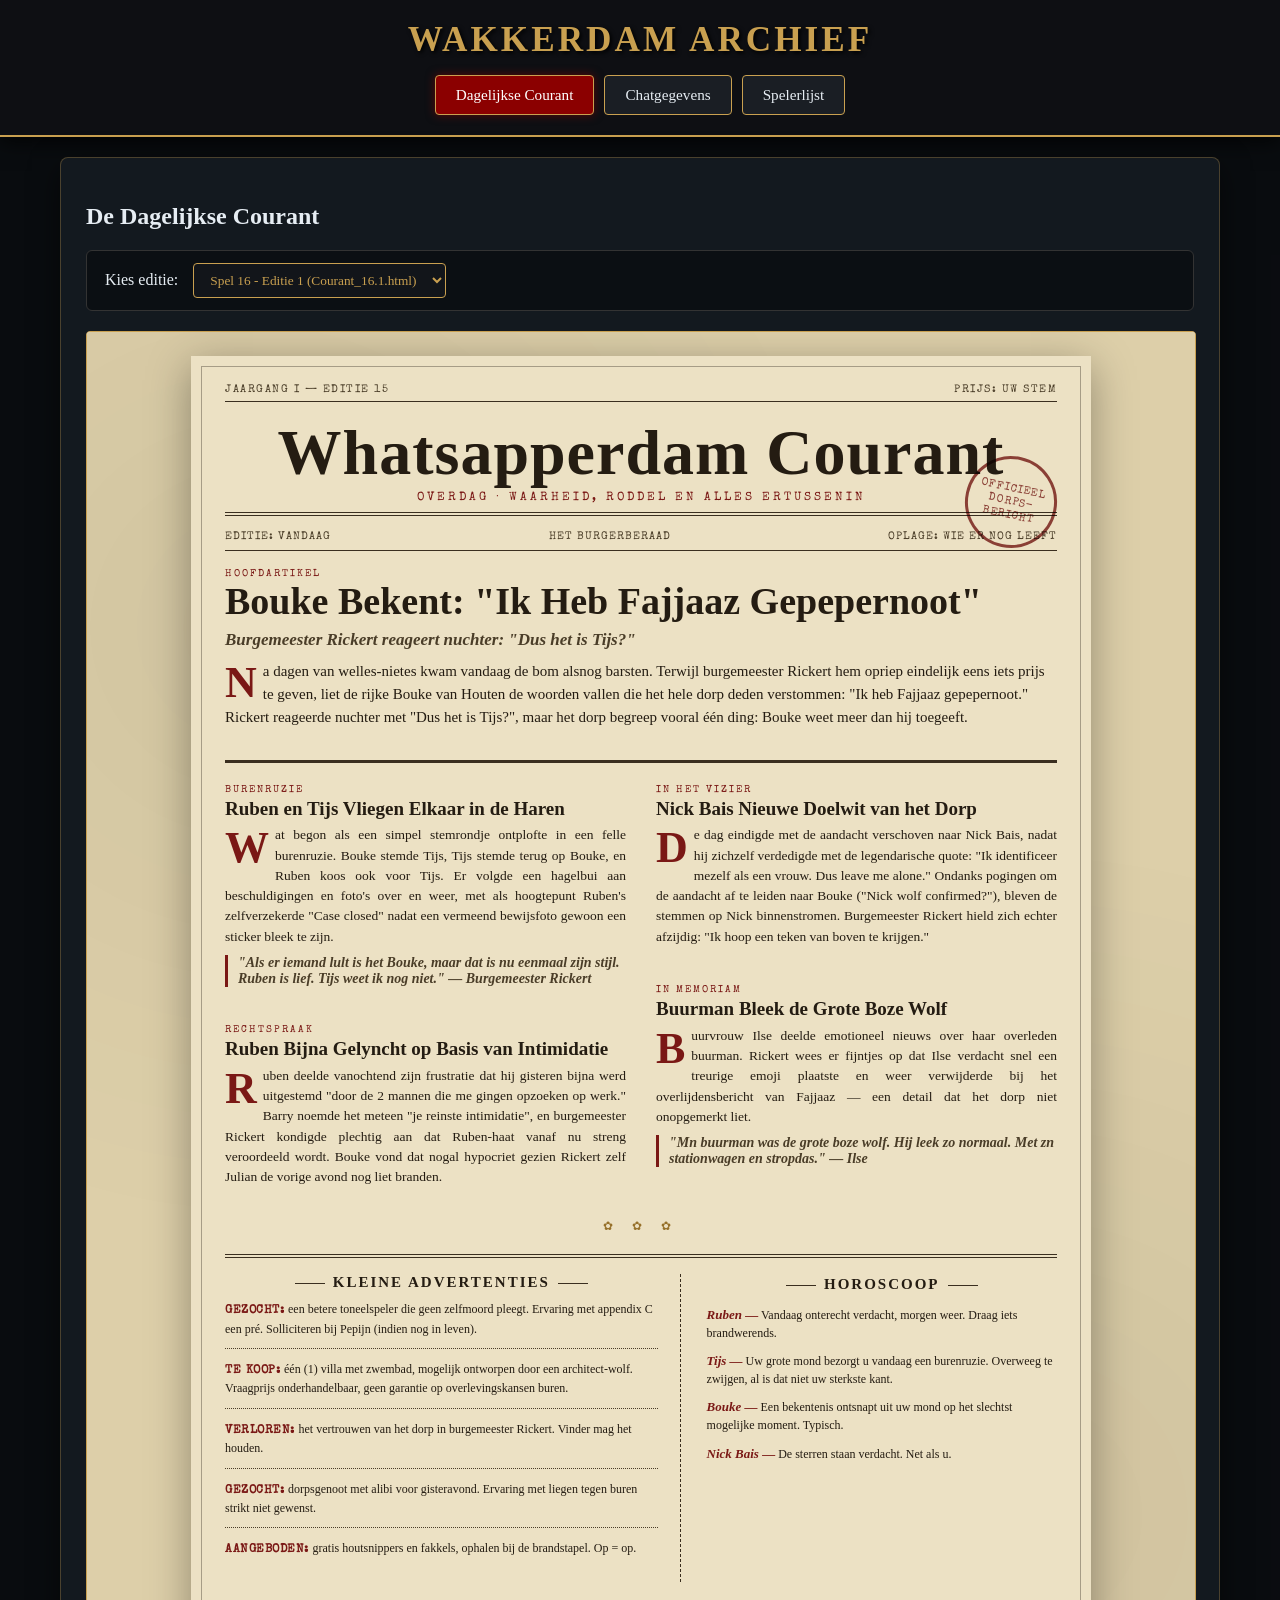
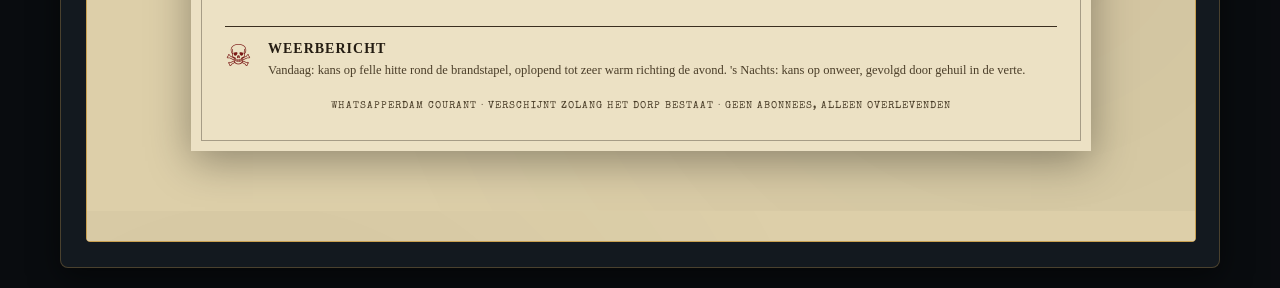
==== commit 79bc2943: "Refactor courant and chat layout and functionality Updated styles and functionality for the courant " ====
--- a/index.html
+++ b/index.html
@@ -98,7 +98,7 @@
             display: block;
         }
 
-        /* Courant Styles */
+        /* Courant Styles - Volledige hoogte zonder interne scrollbar */
         .courant-controls {
             display: flex;
             gap: 15px;
@@ -121,13 +121,15 @@
 
         .courant-frame {
             width: 100%;
-            height: 75vh;
             border: 1px solid var(--border-gold);
             border-radius: 4px;
             background: #fff;
-        }
-
-        /* Chat Dashboard Layout */
+            scrolling: no;
+            overflow: hidden;
+            display: block;
+        }
+
+        /* Chat Dashboard Layout met werkende scrollbars op de panelen */
         .chat-controls {
             display: flex;
             gap: 12px;
@@ -146,9 +148,9 @@
 
         .grid {
             display: grid;
-            grid-template-columns: 250px 250px 1fr;
-            gap: 20px;
-            height: 600px;
+            grid-template-columns: 240px 200px 1fr;
+            gap: 15px;
+            height: 650px;
         }
 
         .panel {
@@ -158,12 +160,20 @@
             padding: 15px;
             display: flex;
             flex-direction: column;
+            height: 100%;
+            box-sizing: border-box;
+            overflow: hidden;
+        }
+
+        .panel h3 {
+            margin-top: 0;
+            margin-bottom: 10px;
         }
 
         .scrollable {
             overflow-y: auto;
-            flex-grow: 1;
-            margin-top: 10px;
+            flex: 1;
+            padding-right: 5px;
         }
 
         .msg-item {
@@ -210,8 +220,7 @@
             <nav>
                 <button class="tab-btn active" onclick="openTab('courant')">Dagelijkse Courant</button>
                 <button class="tab-btn" onclick="openTab('chat')">Chatgegevens</button>
-                <button class="tab-btn" onclick="openTab('spel')">Spelgegevens</button>
-                <button class="tab-btn" onclick="openTab('actief')">Actief Spel</button>
+                <button class="tab-btn" onclick="openTab('spelers')">Spelerlijst</button>
             </nav>
         </header>
 
@@ -225,7 +234,7 @@
                         <option>Scannen...</option>
                     </select>
                 </div>
-                <iframe id="courantViewer" class="courant-frame" src=""></iframe>
+                <iframe id="courantViewer" class="courant-frame" src="" onload="adjustIframeHeight(this)"></iframe>
             </section>
 
             <!-- TAB 2: CHATGEGEVENS -->
@@ -267,16 +276,10 @@
                 </div>
             </section>
 
-            <!-- TAB 3: SPELGEGEVENS -->
-            <section id="spel" class="tab-content">
-                <h2>Spelgegevens</h2>
-                <p style="color: var(--text-muted);">Overzicht van winstpercentages en rollenverdeling.</p>
-            </section>
-
-            <!-- TAB 4: ACTIEF SPEL -->
-            <section id="actief" class="tab-content">
-                <h2>Actief Spel</h2>
-                <p style="color: var(--text-muted);">Live status van de spelers in de huidige ronde.</p>
+            <!-- TAB 3: SPELERLIJST -->
+            <section id="spelers" class="tab-content">
+                <h2>Spelerlijst</h2>
+                <p style="color: var(--text-muted);">Status van alle deelnemers.</p>
                 <table class="status-table">
                     <thead>
                         <tr>
@@ -285,7 +288,7 @@
                             <th>Rol</th>
                         </tr>
                     </thead>
-                    <tbody id="actiefSpelTabel">
+                    <tbody id="spelerLijstTabel">
                         <tr><td colspan="3" style="color: var(--text-muted);">Laden...</td></tr>
                     </tbody>
                 </table>
@@ -294,7 +297,6 @@
     </div>
 
     <script>
-        // --- GLOBALE DATA ---
         let naamMappings = {};
         let spelersStatus = {};
         let globalChatData = { berichten: [], personen: [], datums: [] };
@@ -308,7 +310,7 @@
             event.currentTarget.classList.add('active');
         }
 
-        // --- COURANT AUTOMATISCHE SCANNER ---
+        // --- COURANT LADER & AUTO HEIGHT ---
         async function initCourantDirectory() {
             const select = document.getElementById('courantSelect');
             select.innerHTML = '<option>Scannen naar couranten...</option>';
@@ -357,7 +359,18 @@
 
         function laadCourant(fileName) {
             if (fileName) {
-                document.getElementById('courantViewer').src = `couranten/${fileName}`;
+                const viewer = document.getElementById('courantViewer');
+                viewer.src = `couranten/${fileName}`;
+            }
+        }
+
+        function adjustIframeHeight(iframe) {
+            try {
+                if (iframe.contentWindow && iframe.contentWindow.document.body) {
+                    iframe.style.height = iframe.contentWindow.document.body.scrollHeight + 30 + 'px';
+                }
+            } catch (e) {
+                iframe.style.height = '1200px';
             }
         }
 
@@ -373,7 +386,7 @@
                 if (mappingRes.ok) naamMappings = await mappingRes.json();
                 if (statusRes.ok) spelersStatus = await statusRes.json();
 
-                renderActiefSpel();
+                renderSpelerLijst();
 
                 if (!chatRes.ok) throw new Error("_chat.txt niet gevonden");
                 const chatText = await chatRes.text();
@@ -382,7 +395,7 @@
             } catch (err) {
                 document.getElementById('chatStatus').innerText = err.message;
                 document.getElementById('chatStatus').style.color = "red";
-                renderActiefSpel();
+                renderSpelerLijst();
             }
         }
 
@@ -457,14 +470,12 @@
                 return persoonMatch && datumMatch && zoekMatch && tijdMatch;
             });
 
-            // Aantallen
             const aantallen = {};
             gefilterd.forEach(b => aantallen[b.persoon] = (aantallen[b.persoon] || 0) + 1);
             document.getElementById('aantalBerichtenLijst').innerHTML = Object.entries(aantallen)
                 .sort((a,b) => b[1] - a[1])
                 .map(([p, count]) => `<div style="font-family: sans-serif; font-size: 0.85rem; margin-bottom: 4px;">• ${p}: <b>${count}</b></div>`).join('') || '(Geen data)';
 
-            // Berichten
             const resContainer = document.getElementById('resultatenLijst');
             const teTonen = modus === 'stemmen' ? gefilterd.filter(b => b.is_stem) : gefilterd;
             
@@ -475,8 +486,8 @@
             `).join('') || '(Geen resultaten)';
         }
 
-        function renderActiefSpel() {
-            const tbody = document.getElementById('actiefSpelTabel');
+        function renderSpelerLijst() {
+            const tbody = document.getElementById('spelerLijstTabel');
             const keys = Object.keys(spelersStatus);
 
             if (keys.length === 0) {
@@ -504,7 +515,6 @@
             return text.replace(/&/g, "&amp;").replace(/</g, "&lt;").replace(/>/g, "&gt;");
         }
 
-        // Starten bij pagina-load
         initCourantDirectory();
         initChat();
     </script>
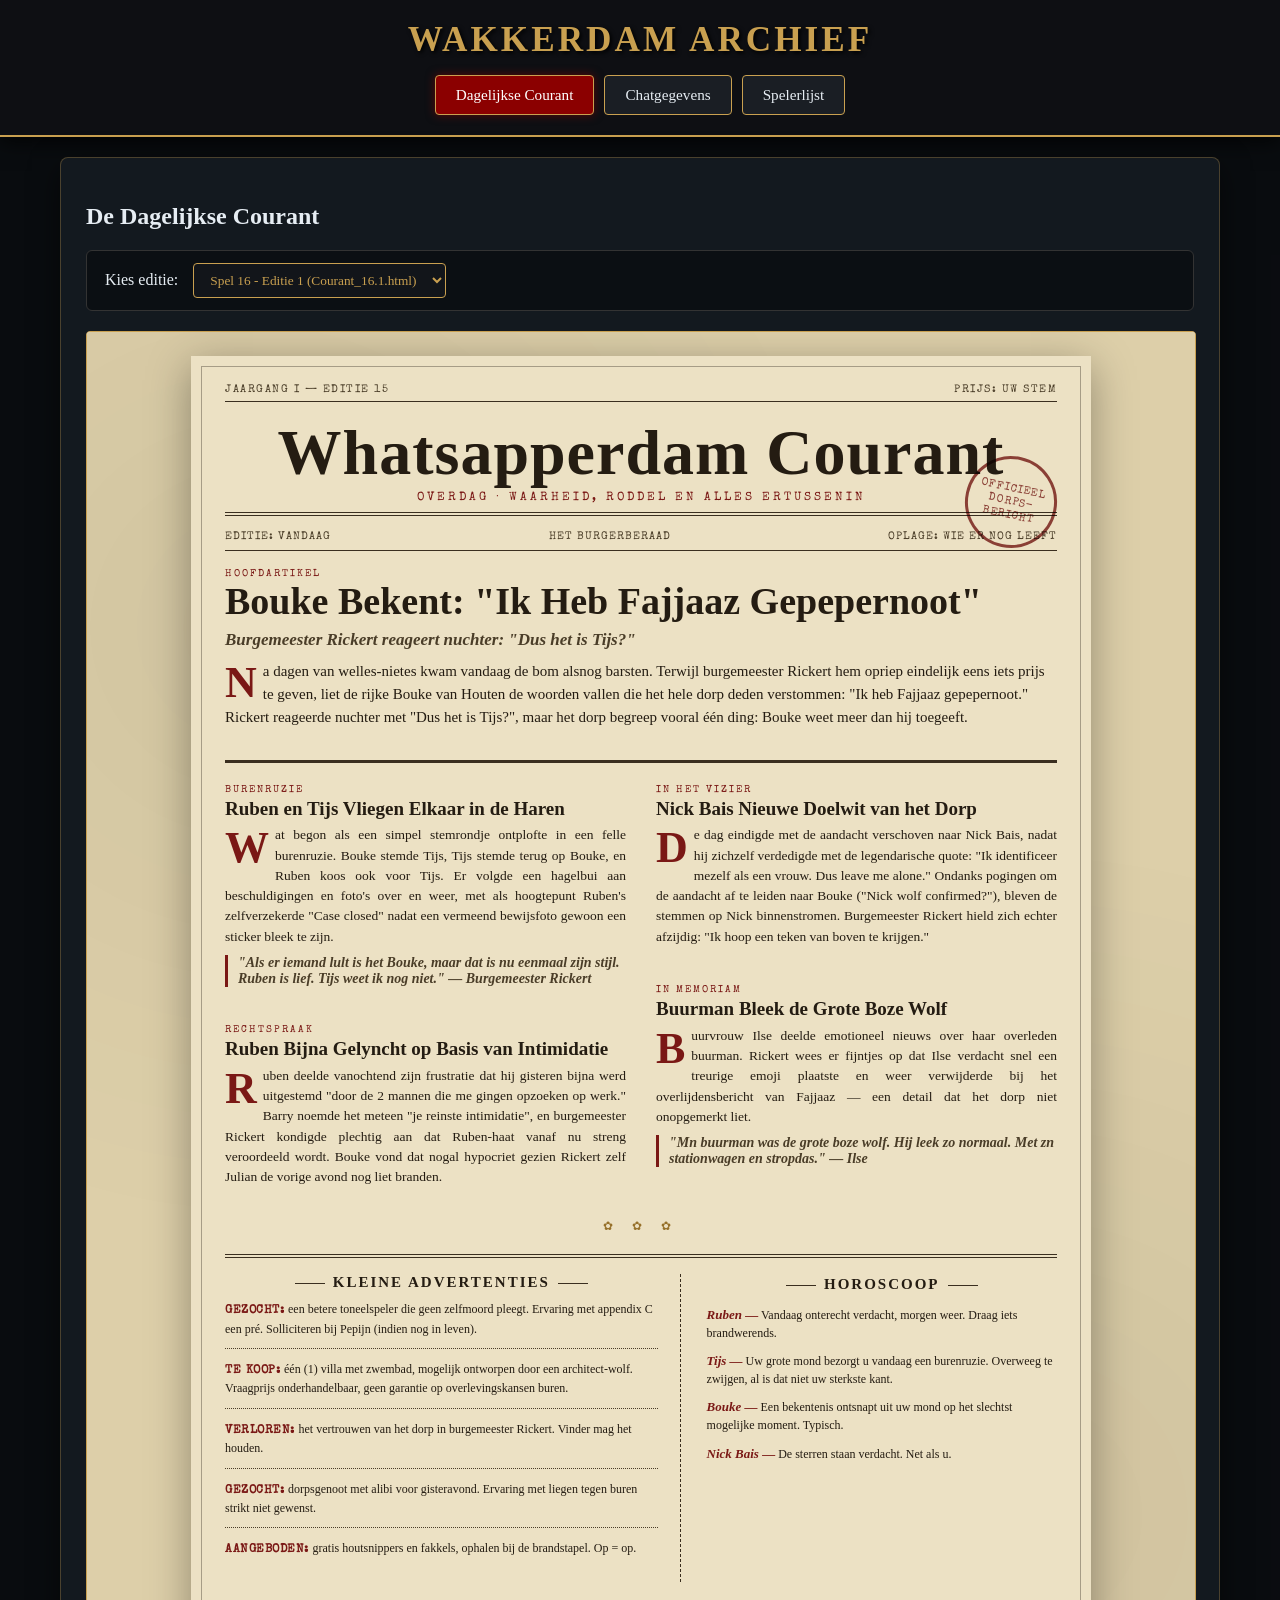
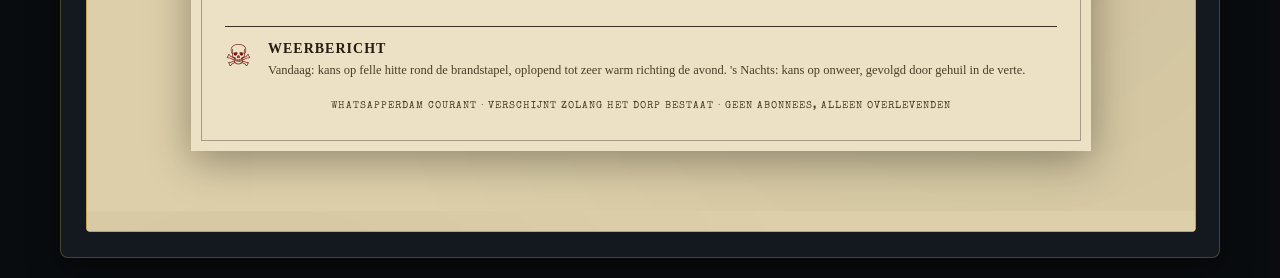
==== commit 148c0715: "Refactor styles and improve iframe height adjustment Updated styles for various elements and adjuste" ====
--- a/index.html
+++ b/index.html
@@ -98,7 +98,7 @@
             display: block;
         }
 
-        /* Courant Styles - Volledige hoogte zonder interne scrollbar */
+        /* Courant Styles - Volledige hoogte zonder interne of externe iframe scrollbar */
         .courant-controls {
             display: flex;
             gap: 15px;
@@ -124,9 +124,8 @@
             border: 1px solid var(--border-gold);
             border-radius: 4px;
             background: #fff;
-            scrolling: no;
+            display: block;
             overflow: hidden;
-            display: block;
         }
 
         /* Chat Dashboard Layout met werkende scrollbars op de panelen */
@@ -176,15 +175,17 @@
             padding-right: 5px;
         }
 
+        /* Compactere berichtkaartjes */
         .msg-item {
             background: #1a1e24;
-            padding: 10px;
-            margin-bottom: 8px;
-            border-radius: 5px;
+            padding: 6px 10px;
+            margin-bottom: 4px;
+            border-radius: 4px;
             border-left: 3px solid var(--border-gold);
             white-space: pre-wrap;
             font-family: sans-serif;
-            font-size: 0.9rem;
+            font-size: 0.88rem;
+            line-height: 1.35;
         }
 
         .stem-tag { color: #ff5555; font-weight: bold; }
@@ -234,7 +235,7 @@
                         <option>Scannen...</option>
                     </select>
                 </div>
-                <iframe id="courantViewer" class="courant-frame" src="" onload="adjustIframeHeight(this)"></iframe>
+                <iframe id="courantViewer" class="courant-frame" src="" scrolling="no" onload="adjustIframeHeight(this)"></iframe>
             </section>
 
             <!-- TAB 2: CHATGEGEVENS -->
@@ -242,8 +243,8 @@
                 <h2>Chatanalyse</h2>
                 <div class="chat-controls">
                     <select id="modusSelect" onchange="renderChatData()">
+                        <option value="berichten" selected>Alle Berichten</option>
                         <option value="stemmen">Alle Stemmen</option>
-                        <option value="berichten">Alle Berichten</option>
                     </select>
                     <input type="text" id="zoekBalk" placeholder="Zoek in berichten..." oninput="renderChatData()">
                     <select id="datumSelect" onchange="renderChatData()">
@@ -308,9 +309,14 @@
 
             document.getElementById(tabId).classList.add('active');
             event.currentTarget.classList.add('active');
-        }
-
-        // --- COURANT LADER & AUTO HEIGHT ---
+
+            if (tabId === 'courant') {
+                const viewer = document.getElementById('courantViewer');
+                adjustIframeHeight(viewer);
+            }
+        }
+
+        // --- COURANT LADER & EXACTE HOOGTE METING ---
         async function initCourantDirectory() {
             const select = document.getElementById('courantSelect');
             select.innerHTML = '<option>Scannen naar couranten...</option>';
@@ -367,10 +373,17 @@
         function adjustIframeHeight(iframe) {
             try {
                 if (iframe.contentWindow && iframe.contentWindow.document.body) {
-                    iframe.style.height = iframe.contentWindow.document.body.scrollHeight + 30 + 'px';
+                    const doc = iframe.contentWindow.document;
+                    const height = Math.max(
+                        doc.body.scrollHeight,
+                        doc.documentElement.scrollHeight,
+                        doc.body.offsetHeight,
+                        doc.documentElement.offsetHeight
+                    );
+                    iframe.style.height = (height + 20) + 'px';
                 }
             } catch (e) {
-                iframe.style.height = '1200px';
+                iframe.style.height = '1500px';
             }
         }
 
@@ -411,7 +424,10 @@
                 const match = schoon.match(berichtPatroon);
 
                 if (match) {
-                    if (huidigBericht) berichten.push(huidigBericht);
+                    if (huidigBericht) {
+                        huidigBericht.tekst = opruimenTekst(huidigBericht.tekst);
+                        berichten.push(huidigBericht);
+                    }
                     const datum = match[1], tijd = match[2];
                     const ruweNaam = match[3].replace('~', '').trim();
                     const persoon = naamMappings[ruweNaam] || ruweNaam;
@@ -425,7 +441,11 @@
                     huidigBericht.tekst += "\n" + schoon.trim();
                 }
             });
-            if (huidigBericht) berichten.push(huidigBericht);
+            
+            if (huidigBericht) {
+                huidigBericht.tekst = opruimenTekst(huidigBericht.tekst);
+                berichten.push(huidigBericht);
+            }
 
             const personen = Array.from(personenSet).sort();
             berichten.forEach(b => {
@@ -448,6 +468,11 @@
             `).join('');
 
             renderChatData();
+        }
+
+        // Verwijdert dubbele lege regels
+        function opruimenTekst(tekst) {
+            return tekst.replace(/\n\s*\n+/g, '\n').trim();
         }
 
         function renderChatData() {
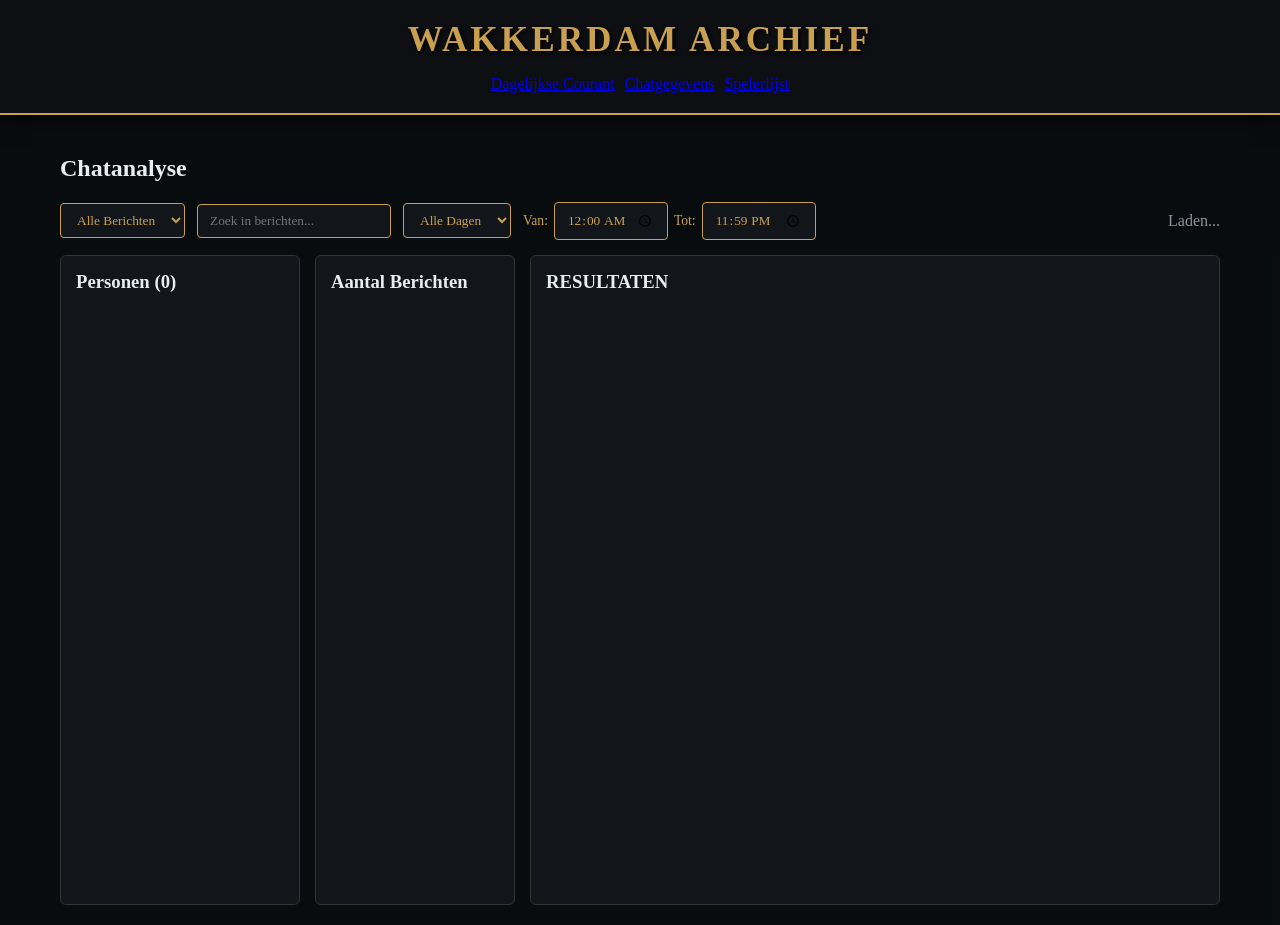
==== commit fd7f1353: "Update index.html for chat analysis and navigation" ====
--- a/index.html
+++ b/index.html
@@ -3,243 +3,22 @@
 <head>
     <meta charset="UTF-8">
     <meta name="viewport" content="width=device-width, initial-scale=1.0">
-    <title>Wakkerdam - Het Dorp</title>
-    <style>
-        :root {
-            --bg-dark: #0a0c10;
-            --panel-bg: rgba(22, 27, 34, 0.9);
-            --border-gold: #c9a050;
-            --text-main: #e6edf3;
-            --text-muted: #8b949e;
-            --accent-red: #8b0000;
-            --status-levend: #4ade80;
-            --status-dood: #f87171;
-        }
-
-        body {
-            font-family: 'Georgia', 'Times New Roman', serif;
-            background: var(--bg-dark) url('https://images.unsplash.com/photo-1509114397022-ed747cca3f65?auto=format&fit=crop&w=1920&q=80') no-repeat center center fixed;
-            background-size: cover;
-            color: var(--text-main);
-            margin: 0;
-            padding: 0;
-            min-height: 100vh;
-        }
-
-        .overlay {
-            background: rgba(10, 12, 16, 0.85);
-            min-height: 100vh;
-            display: flex;
-            flex-direction: column;
-        }
-
-        header {
-            background: rgba(15, 15, 20, 0.95);
-            border-bottom: 2px solid var(--border-gold);
-            padding: 20px;
-            text-align: center;
-            box-shadow: 0 4px 20px rgba(0,0,0,0.8);
-        }
-
-        header h1 {
-            margin: 0;
-            font-size: 2.2rem;
-            letter-spacing: 3px;
-            color: var(--border-gold);
-            text-transform: uppercase;
-            text-shadow: 2px 2px 4px #000;
-        }
-
-        nav {
-            display: flex;
-            justify-content: center;
-            gap: 10px;
-            margin-top: 15px;
-            flex-wrap: wrap;
-        }
-
-        .tab-btn {
-            background: #1a1e24;
-            color: var(--text-main);
-            border: 1px solid var(--border-gold);
-            padding: 10px 20px;
-            font-family: inherit;
-            font-size: 0.95rem;
-            cursor: pointer;
-            transition: all 0.3s ease;
-            border-radius: 4px;
-        }
-
-        .tab-btn:hover, .tab-btn.active {
-            background: var(--accent-red);
-            color: #fff;
-            box-shadow: 0 0 10px rgba(139, 0, 0, 0.6);
-        }
-
-        main {
-            flex-grow: 1;
-            padding: 20px;
-            max-width: 1200px;
-            margin: 0 auto;
-            width: 100%;
-            box-sizing: border-box;
-        }
-
-        .tab-content {
-            display: none;
-            background: var(--panel-bg);
-            border: 1px solid rgba(201, 160, 80, 0.3);
-            border-radius: 8px;
-            padding: 25px;
-            box-shadow: 0 10px 30px rgba(0,0,0,0.5);
-        }
-
-        .tab-content.active {
-            display: block;
-        }
-
-        /* Courant Styles - Volledige hoogte zonder interne of externe iframe scrollbar */
-        .courant-controls {
-            display: flex;
-            gap: 15px;
-            align-items: center;
-            margin-bottom: 20px;
-            background: rgba(0,0,0,0.4);
-            padding: 12px 18px;
-            border-radius: 6px;
-            border: 1px solid #333;
-        }
-
-        select, input {
-            background: #12151a;
-            color: var(--border-gold);
-            border: 1px solid var(--border-gold);
-            padding: 8px 12px;
-            font-family: inherit;
-            border-radius: 4px;
-        }
-
-        .courant-frame {
-            width: 100%;
-            border: 1px solid var(--border-gold);
-            border-radius: 4px;
-            background: #fff;
-            display: block;
-            overflow: hidden;
-        }
-
-        /* Chat Dashboard Layout met werkende scrollbars op de panelen */
-        .chat-controls {
-            display: flex;
-            gap: 12px;
-            margin-bottom: 15px;
-            flex-wrap: wrap;
-            align-items: center;
-        }
-
-        .time-filter {
-            display: flex;
-            align-items: center;
-            gap: 6px;
-            font-size: 0.85rem;
-            color: var(--border-gold);
-        }
-
-        .grid {
-            display: grid;
-            grid-template-columns: 240px 200px 1fr;
-            gap: 15px;
-            height: 650px;
-        }
-
-        .panel {
-            background: #12151a;
-            border: 1px solid #333;
-            border-radius: 6px;
-            padding: 15px;
-            display: flex;
-            flex-direction: column;
-            height: 100%;
-            box-sizing: border-box;
-            overflow: hidden;
-        }
-
-        .panel h3 {
-            margin-top: 0;
-            margin-bottom: 10px;
-        }
-
-        .scrollable {
-            overflow-y: auto;
-            flex: 1;
-            padding-right: 5px;
-        }
-
-        /* Compactere berichtkaartjes */
-        .msg-item {
-            background: #1a1e24;
-            padding: 6px 10px;
-            margin-bottom: 4px;
-            border-radius: 4px;
-            border-left: 3px solid var(--border-gold);
-            white-space: pre-wrap;
-            font-family: sans-serif;
-            font-size: 0.88rem;
-            line-height: 1.35;
-        }
-
-        .stem-tag { color: #ff5555; font-weight: bold; }
-
-        /* Status Tabel */
-        table.status-table {
-            width: 100%;
-            border-collapse: collapse;
-            margin-top: 15px;
-        }
-
-        table.status-table th, table.status-table td {
-            padding: 10px 14px;
-            text-align: left;
-            border-bottom: 1px solid #333;
-            font-family: sans-serif;
-            font-size: 0.9rem;
-        }
-
-        table.status-table th {
-            background: rgba(0,0,0,0.5);
-            color: var(--border-gold);
-        }
-
-        .status-levend { color: var(--status-levend); font-weight: bold; }
-        .status-dood { color: var(--status-dood); font-weight: bold; }
-    </style>
+    <title>Wakkerdam - Chatanalyse</title>
+    <link rel="stylesheet" href="style.css">
 </head>
 <body>
     <div class="overlay">
         <header>
             <h1>Wakkerdam Archief</h1>
             <nav>
-                <button class="tab-btn active" onclick="openTab('courant')">Dagelijkse Courant</button>
-                <button class="tab-btn" onclick="openTab('chat')">Chatgegevens</button>
-                <button class="tab-btn" onclick="openTab('spelers')">Spelerlijst</button>
+                <a href="couranten.html" class="nav-btn">Dagelijkse Courant</a>
+                <a href="index.html" class="nav-btn active">Chatgegevens</a>
+                <a href="spelers.html" class="nav-btn">Spelerlijst</a>
             </nav>
         </header>
 
         <main>
-            <!-- TAB 1: DAGELIJKSE COURANT -->
-            <section id="courant" class="tab-content active">
-                <h2>De Dagelijkse Courant</h2>
-                <div class="courant-controls">
-                    <label for="courantSelect">Kies editie:</label>
-                    <select id="courantSelect" onchange="laadCourant(this.value)">
-                        <option>Scannen...</option>
-                    </select>
-                </div>
-                <iframe id="courantViewer" class="courant-frame" src="" scrolling="no" onload="adjustIframeHeight(this)"></iframe>
-            </section>
-
-            <!-- TAB 2: CHATGEGEVENS -->
-            <section id="chat" class="tab-content">
+            <section class="page-content">
                 <h2>Chatanalyse</h2>
                 <div class="chat-controls">
                     <select id="modusSelect" onchange="renderChatData()">
@@ -258,7 +37,7 @@
                         <input type="time" id="tijdTot" value="23:59" onchange="renderChatData()">
                     </div>
 
-                    <span id="chatStatus" style="margin-left: auto; color: #8b949e;">Laden...</span>
+                    <span id="chatStatus" style="margin-left: auto; color: var(--text-muted);">Laden...</span>
                 </div>
 
                 <div class="grid">
@@ -276,272 +55,9 @@
                     </div>
                 </div>
             </section>
-
-            <!-- TAB 3: SPELERLIJST -->
-            <section id="spelers" class="tab-content">
-                <h2>Spelerlijst</h2>
-                <p style="color: var(--text-muted);">Status van alle deelnemers.</p>
-                <table class="status-table">
-                    <thead>
-                        <tr>
-                            <th>Speler</th>
-                            <th>Status</th>
-                            <th>Rol</th>
-                        </tr>
-                    </thead>
-                    <tbody id="spelerLijstTabel">
-                        <tr><td colspan="3" style="color: var(--text-muted);">Laden...</td></tr>
-                    </tbody>
-                </table>
-            </section>
         </main>
     </div>
 
-    <script>
-        let naamMappings = {};
-        let spelersStatus = {};
-        let globalChatData = { berichten: [], personen: [], datums: [] };
-
-        // --- TAB ROUTING ---
-        function openTab(tabId) {
-            document.querySelectorAll('.tab-content').forEach(tab => tab.classList.remove('active'));
-            document.querySelectorAll('.tab-btn').forEach(btn => btn.classList.remove('active'));
-
-            document.getElementById(tabId).classList.add('active');
-            event.currentTarget.classList.add('active');
-
-            if (tabId === 'courant') {
-                const viewer = document.getElementById('courantViewer');
-                adjustIframeHeight(viewer);
-            }
-        }
-
-        // --- COURANT LADER & EXACTE HOOGTE METING ---
-        async function initCourantDirectory() {
-            const select = document.getElementById('courantSelect');
-            select.innerHTML = '<option>Scannen naar couranten...</option>';
-
-            const gevondenCouranten = [];
-            const maxSpellen = 25;
-            const maxEdities = 10;
-            const scanBeloftes = [];
-
-            for (let spel = 1; spel <= maxSpellen; spel++) {
-                for (let editie = 1; editie <= maxEdities; editie++) {
-                    const fileName = `Courant_${spel}.${editie}.html`;
-                    const filePath = `couranten/${fileName}`;
-
-                    const check = fetch(filePath)
-                        .then(response => {
-                            if (response.ok) {
-                                gevondenCouranten.push({ spel, editie, file: fileName });
-                            }
-                        })
-                        .catch(() => {});
-
-                    scanBeloftes.push(check);
-                }
-            }
-
-            await Promise.all(scanBeloftes);
-            select.innerHTML = '';
-
-            if (gevondenCouranten.length === 0) {
-                select.innerHTML = '<option>Geen couranten gevonden in /couranten/</option>';
-                return;
-            }
-
-            gevondenCouranten.sort((a, b) => (b.spel - a.spel) || (b.editie - a.editie));
-
-            gevondenCouranten.forEach(item => {
-                const opt = document.createElement('option');
-                opt.value = item.file;
-                opt.innerText = `Spel ${item.spel} - Editie ${item.editie} (${item.file})`;
-                select.appendChild(opt);
-            });
-
-            laadCourant(gevondenCouranten[0].file);
-        }
-
-        function laadCourant(fileName) {
-            if (fileName) {
-                const viewer = document.getElementById('courantViewer');
-                viewer.src = `couranten/${fileName}`;
-            }
-        }
-
-        function adjustIframeHeight(iframe) {
-            try {
-                if (iframe.contentWindow && iframe.contentWindow.document.body) {
-                    const doc = iframe.contentWindow.document;
-                    const height = Math.max(
-                        doc.body.scrollHeight,
-                        doc.documentElement.scrollHeight,
-                        doc.body.offsetHeight,
-                        doc.documentElement.offsetHeight
-                    );
-                    iframe.style.height = (height + 20) + 'px';
-                }
-            } catch (e) {
-                iframe.style.height = '1500px';
-            }
-        }
-
-        // --- CHAT & DATA ANALYSER ---
-        async function initChat() {
-            try {
-                const [chatRes, mappingRes, statusRes] = await Promise.all([
-                    fetch('_chat.txt'),
-                    fetch('naam_mappings.json'),
-                    fetch('spelers_status.json')
-                ]);
-
-                if (mappingRes.ok) naamMappings = await mappingRes.json();
-                if (statusRes.ok) spelersStatus = await statusRes.json();
-
-                renderSpelerLijst();
-
-                if (!chatRes.ok) throw new Error("_chat.txt niet gevonden");
-                const chatText = await chatRes.text();
-                verwerkChatInBrowser(chatText);
-                document.getElementById('chatStatus').innerText = "Actief: _chat.txt";
-            } catch (err) {
-                document.getElementById('chatStatus').innerText = err.message;
-                document.getElementById('chatStatus').style.color = "red";
-                renderSpelerLijst();
-            }
-        }
-
-        function verwerkChatInBrowser(rawText) {
-            const regels = rawText.split('\n');
-            const berichtPatroon = /^\[(\d{2}-\d{2}-\d{4}),\s(\d{2}:\d{2}:\d{2})\]\s([^:]+):\s/;
-
-            let berichten = [], personenSet = new Set(), datumsSet = new Set(), huidigBericht = null;
-            const negeer = ["toegevoegd", "gewijzigd", "gemaakt", "versleuteld", "beheerder"];
-
-            regels.forEach(regel => {
-                const schoon = regel.replace(/[\u200e\ufeff]/g, '');
-                const match = schoon.match(berichtPatroon);
-
-                if (match) {
-                    if (huidigBericht) {
-                        huidigBericht.tekst = opruimenTekst(huidigBericht.tekst);
-                        berichten.push(huidigBericht);
-                    }
-                    const datum = match[1], tijd = match[2];
-                    const ruweNaam = match[3].replace('~', '').trim();
-                    const persoon = naamMappings[ruweNaam] || ruweNaam;
-
-                    if (negeer.some(s => schoon.includes(s))) { huidigBericht = null; return; }
-                    const tekst = schoon.substring(match[0].length).trim();
-
-                    personenSet.add(persoon); datumsSet.add(datum);
-                    huidigBericht = { datum, tijd, persoon, tekst };
-                } else if (huidigBericht) {
-                    huidigBericht.tekst += "\n" + schoon.trim();
-                }
-            });
-            
-            if (huidigBericht) {
-                huidigBericht.tekst = opruimenTekst(huidigBericht.tekst);
-                berichten.push(huidigBericht);
-            }
-
-            const personen = Array.from(personenSet).sort();
-            berichten.forEach(b => {
-                const t = b.tekst.toLowerCase();
-                b.is_stem = t.includes("ik stem") || t.includes("stem op") || personen.some(p => new RegExp('\\bstem ' + p.toLowerCase() + '\\b').test(t));
-            });
-
-            globalChatData = { berichten, personen, datums: Array.from(datumsSet) };
-            
-            const datumSelect = document.getElementById('datumSelect');
-            datumSelect.innerHTML = '<option value="alle">Alle Dagen</option>';
-            globalChatData.datums.forEach(d => datumSelect.innerHTML += `<option value="${d}">${d}</option>`);
-
-            const personenContainer = document.getElementById('personenLijst');
-            document.getElementById('ledenAantal').innerText = globalChatData.personen.length;
-            personenContainer.innerHTML = globalChatData.personen.map(p => `
-                <label style="display:block; margin-bottom: 5px; font-family: sans-serif; font-size: 0.85rem;">
-                    <input type="checkbox" value="${p}" checked onchange="renderChatData()" class="persoon-check"> ${p}
-                </label>
-            `).join('');
-
-            renderChatData();
-        }
-
-        // Verwijdert dubbele lege regels
-        function opruimenTekst(tekst) {
-            return tekst.replace(/\n\s*\n+/g, '\n').trim();
-        }
-
-        function renderChatData() {
-            const modus = document.getElementById('modusSelect').value;
-            const zoekterm = document.getElementById('zoekBalk').value.toLowerCase();
-            const gekozenDatum = document.getElementById('datumSelect').value;
-            const tijdVan = document.getElementById('tijdVan').value || "00:00";
-            const tijdTot = document.getElementById('tijdTot').value || "23:59";
-
-            const gecheckt = Array.from(document.querySelectorAll('.persoon-check:checked')).map(c => c.value);
-
-            const gefilterd = globalChatData.berichten.filter(b => {
-                const persoonMatch = gecheckt.includes(b.persoon);
-                const datumMatch = (gekozenDatum === 'alle' || b.datum === gekozenDatum);
-                const zoekMatch = (!zoekterm || b.tekst.toLowerCase().includes(zoekterm));
-                
-                const berichtTijd = b.tijd.substring(0, 5);
-                const tijdMatch = (berichtTijd >= tijdVan && berichtTijd <= tijdTot);
-
-                return persoonMatch && datumMatch && zoekMatch && tijdMatch;
-            });
-
-            const aantallen = {};
-            gefilterd.forEach(b => aantallen[b.persoon] = (aantallen[b.persoon] || 0) + 1);
-            document.getElementById('aantalBerichtenLijst').innerHTML = Object.entries(aantallen)
-                .sort((a,b) => b[1] - a[1])
-                .map(([p, count]) => `<div style="font-family: sans-serif; font-size: 0.85rem; margin-bottom: 4px;">• ${p}: <b>${count}</b></div>`).join('') || '(Geen data)';
-
-            const resContainer = document.getElementById('resultatenLijst');
-            const teTonen = modus === 'stemmen' ? gefilterd.filter(b => b.is_stem) : gefilterd;
-            
-            resContainer.innerHTML = teTonen.map(b => `
-                <div class="msg-item">
-                    <small>[${b.datum} ${b.tijd.substring(0,5)}]</small> <b>${b.persoon}</b> ${b.is_stem ? '<span class="stem-tag">[STEM]</span>' : ''}:<br>${escapeHtml(b.tekst)}
-                </div>
-            `).join('') || '(Geen resultaten)';
-        }
-
-        function renderSpelerLijst() {
-            const tbody = document.getElementById('spelerLijstTabel');
-            const keys = Object.keys(spelersStatus);
-
-            if (keys.length === 0) {
-                tbody.innerHTML = '<tr><td colspan="3" style="color: var(--text-muted);">Geen spelerstatus geladen.</td></tr>';
-                return;
-            }
-
-            tbody.innerHTML = keys.map(k => {
-                const st = spelersStatus[k] || {};
-                const weergaveNaam = naamMappings[k] || k;
-                const rawStatus = (st.status || 'levend').toLowerCase();
-                const isLevend = rawStatus === "levend";
-                const rolTekst = (st.rol && st.rol.trim() !== "") ? st.rol : "Onbekend";
-
-                return `
-                <tr>
-                    <td><b>${weergaveNaam}</b></td>
-                    <td class="${isLevend ? 'status-levend' : 'status-dood'}">${rawStatus.toUpperCase()}</td>
-                    <td>${rolTekst}</td>
-                </tr>`;
-            }).join('');
-        }
-
-        function escapeHtml(text) {
-            return text.replace(/&/g, "&amp;").replace(/</g, "&lt;").replace(/>/g, "&gt;");
-        }
-
-        initCourantDirectory();
-        initChat();
-    </script>
+    <script src="chat.js"></script>
 </body>
 </html>
--- a/style.css
+++ b/style.css
@@ -0,0 +1,203 @@
+:root {
+    --bg-dark: #0a0c10;
+    --panel-bg: rgba(22, 27, 34, 0.9);
+    --border-gold: #c9a050;
+    --text-main: #e6edf3;
+    --text-muted: #8b949e;
+    --accent-red: #8b0000;
+    --status-levend: #4ade80;
+    --status-dood: #f87171;
+}
+
+body {
+    font-family: 'Georgia', 'Times New Roman', serif;
+    background: var(--bg-dark) url('https://images.unsplash.com/photo-1509114397022-ed747cca3f65?auto=format&fit=crop&w=1920&q=80') no-repeat center center fixed;
+    background-size: cover;
+    color: var(--text-main);
+    margin: 0;
+    padding: 0;
+    min-height: 100vh;
+}
+
+.overlay {
+    background: rgba(10, 12, 16, 0.85);
+    min-height: 100vh;
+    display: flex;
+    flex-direction: column;
+}
+
+header {
+    background: rgba(15, 15, 20, 0.95);
+    border-bottom: 2px solid var(--border-gold);
+    padding: 20px;
+    text-align: center;
+    box-shadow: 0 4px 20px rgba(0,0,0,0.8);
+}
+
+header h1 {
+    margin: 0;
+    font-size: 2.2rem;
+    letter-spacing: 3px;
+    color: var(--border-gold);
+    text-transform: uppercase;
+    text-shadow: 2px 2px 4px #000;
+}
+
+nav {
+    display: flex;
+    justify-content: center;
+    gap: 10px;
+    margin-top: 15px;
+    flex-wrap: wrap;
+}
+
+.tab-btn {
+    background: #1a1e24;
+    color: var(--text-main);
+    border: 1px solid var(--border-gold);
+    padding: 10px 20px;
+    font-family: inherit;
+    font-size: 0.95rem;
+    cursor: pointer;
+    transition: all 0.3s ease;
+    border-radius: 4px;
+}
+
+.tab-btn:hover, .tab-btn.active {
+    background: var(--accent-red);
+    color: #fff;
+    box-shadow: 0 0 10px rgba(139, 0, 0, 0.6);
+}
+
+main {
+    flex-grow: 1;
+    padding: 20px;
+    max-width: 1200px;
+    margin: 0 auto;
+    width: 100%;
+    box-sizing: border-box;
+}
+
+.tab-content {
+    display: none;
+    background: var(--panel-bg);
+    border: 1px solid rgba(201, 160, 80, 0.3);
+    border-radius: 8px;
+    padding: 25px;
+    box-shadow: 0 10px 30px rgba(0,0,0,0.5);
+}
+
+.tab-content.active {
+    display: block;
+}
+
+.courant-controls {
+    display: flex;
+    gap: 15px;
+    align-items: center;
+    margin-bottom: 20px;
+    background: rgba(0,0,0,0.4);
+    padding: 12px 18px;
+    border-radius: 6px;
+    border: 1px solid #333;
+}
+
+select, input {
+    background: #12151a;
+    color: var(--border-gold);
+    border: 1px solid var(--border-gold);
+    padding: 8px 12px;
+    font-family: inherit;
+    border-radius: 4px;
+}
+
+.courant-frame {
+    width: 100%;
+    border: 1px solid var(--border-gold);
+    border-radius: 4px;
+    background: #fff;
+    display: block;
+    overflow: hidden;
+}
+
+.chat-controls {
+    display: flex;
+    gap: 12px;
+    margin-bottom: 15px;
+    flex-wrap: wrap;
+    align-items: center;
+}
+
+.time-filter {
+    display: flex;
+    align-items: center;
+    gap: 6px;
+    font-size: 0.85rem;
+    color: var(--border-gold);
+}
+
+.grid {
+    display: grid;
+    grid-template-columns: 240px 200px 1fr;
+    gap: 15px;
+    height: 650px;
+}
+
+.panel {
+    background: #12151a;
+    border: 1px solid #333;
+    border-radius: 6px;
+    padding: 15px;
+    display: flex;
+    flex-direction: column;
+    height: 100%;
+    box-sizing: border-box;
+    overflow: hidden;
+}
+
+.panel h3 {
+    margin-top: 0;
+    margin-bottom: 10px;
+}
+
+.scrollable {
+    overflow-y: auto;
+    flex: 1;
+    padding-right: 5px;
+}
+
+.msg-item {
+    background: #1a1e24;
+    padding: 6px 10px;
+    margin-bottom: 4px;
+    border-radius: 4px;
+    border-left: 3px solid var(--border-gold);
+    white-space: pre-wrap;
+    font-family: sans-serif;
+    font-size: 0.88rem;
+    line-height: 1.35;
+}
+
+.stem-tag { color: #ff5555; font-weight: bold; }
+
+table.status-table {
+    width: 100%;
+    border-collapse: collapse;
+    margin-top: 15px;
+}
+
+table.status-table th, table.status-table td {
+    padding: 10px 14px;
+    text-align: left;
+    border-bottom: 1px solid #333;
+    font-family: sans-serif;
+    font-size: 0.9rem;
+}
+
+table.status-table th {
+    background: rgba(0,0,0,0.5);
+    color: var(--border-gold);
+}
+
+.status-levend { color: var(--status-levend); font-weight: bold; }
+.status-dood { color: var(--status-dood); font-weight: bold; }
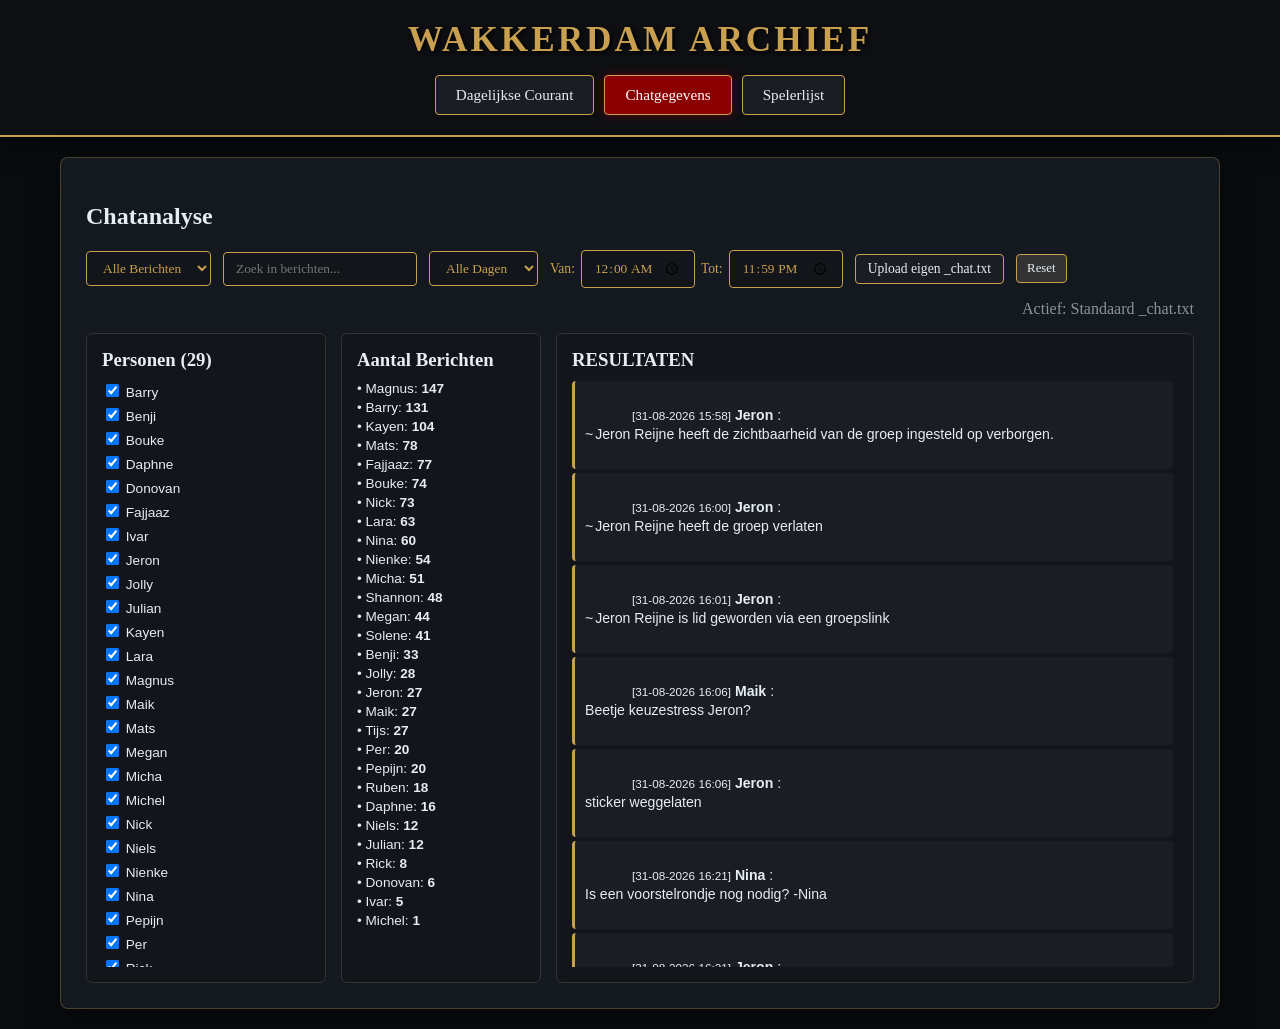
==== commit 20dd398e: "Implement file upload and reset functionality Added file upload functionality and reset button to th" ====
--- a/index.html
+++ b/index.html
@@ -25,7 +25,9 @@
                         <option value="berichten" selected>Alle Berichten</option>
                         <option value="stemmen">Alle Stemmen</option>
                     </select>
+                    
                     <input type="text" id="zoekBalk" placeholder="Zoek in berichten..." oninput="renderChatData()">
+                    
                     <select id="datumSelect" onchange="renderChatData()">
                         <option value="alle">Alle Dagen</option>
                     </select>
@@ -36,6 +38,15 @@
                         <label>Tot:</label>
                         <input type="time" id="tijdTot" value="23:59" onchange="renderChatData()">
                     </div>
+
+                    <!-- Knop voor lokale bestandsupload -->
+                    <label class="nav-btn" style="cursor: pointer; padding: 6px 12px; font-size: 0.85rem;">
+                        Upload eigen _chat.txt
+                        <input type="file" id="localChatInput" accept=".txt" style="display: none;" onchange="handleLocalFileUpload(event)">
+                    </label>
+
+                    <!-- Optionele knop om lokaal bestand te wissen -->
+                    <button class="nav-btn" onclick="resetNaarStandaardChat()" style="padding: 6px 10px; font-size: 0.8rem; background: #333;" title="Herstel naar het standaardbestand op de server">Reset</button>
 
                     <span id="chatStatus" style="margin-left: auto; color: var(--text-muted);">Laden...</span>
                 </div>
--- a/style.css
+++ b/style.css
@@ -51,19 +51,20 @@
     flex-wrap: wrap;
 }
 
-.tab-btn {
+.nav-btn {
     background: #1a1e24;
     color: var(--text-main);
     border: 1px solid var(--border-gold);
     padding: 10px 20px;
     font-family: inherit;
     font-size: 0.95rem;
-    cursor: pointer;
+    text-decoration: none;
+    display: inline-block;
     transition: all 0.3s ease;
     border-radius: 4px;
 }
 
-.tab-btn:hover, .tab-btn.active {
+.nav-btn:hover, .nav-btn.active {
     background: var(--accent-red);
     color: #fff;
     box-shadow: 0 0 10px rgba(139, 0, 0, 0.6);
@@ -78,17 +79,12 @@
     box-sizing: border-box;
 }
 
-.tab-content {
-    display: none;
+.page-content {
     background: var(--panel-bg);
     border: 1px solid rgba(201, 160, 80, 0.3);
     border-radius: 8px;
     padding: 25px;
     box-shadow: 0 10px 30px rgba(0,0,0,0.5);
-}
-
-.tab-content.active {
-    display: block;
 }
 
 .courant-controls {
